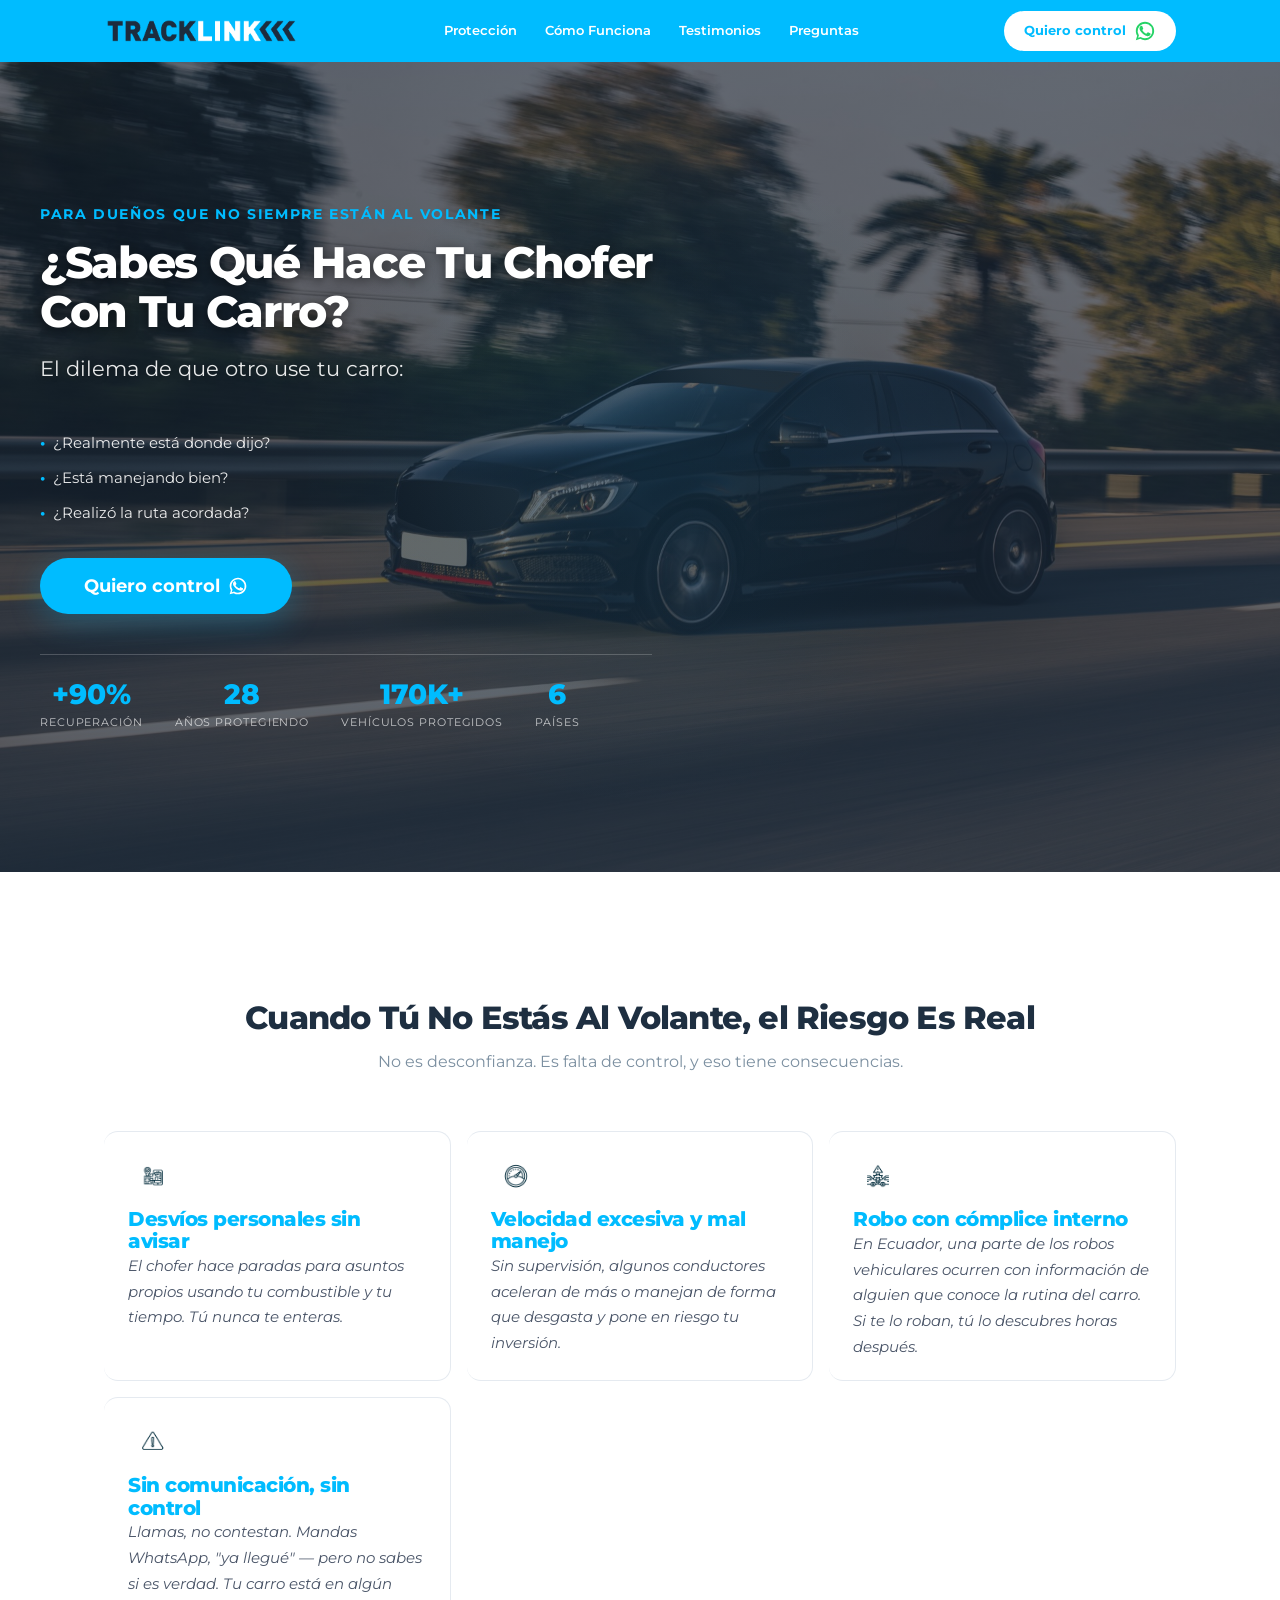
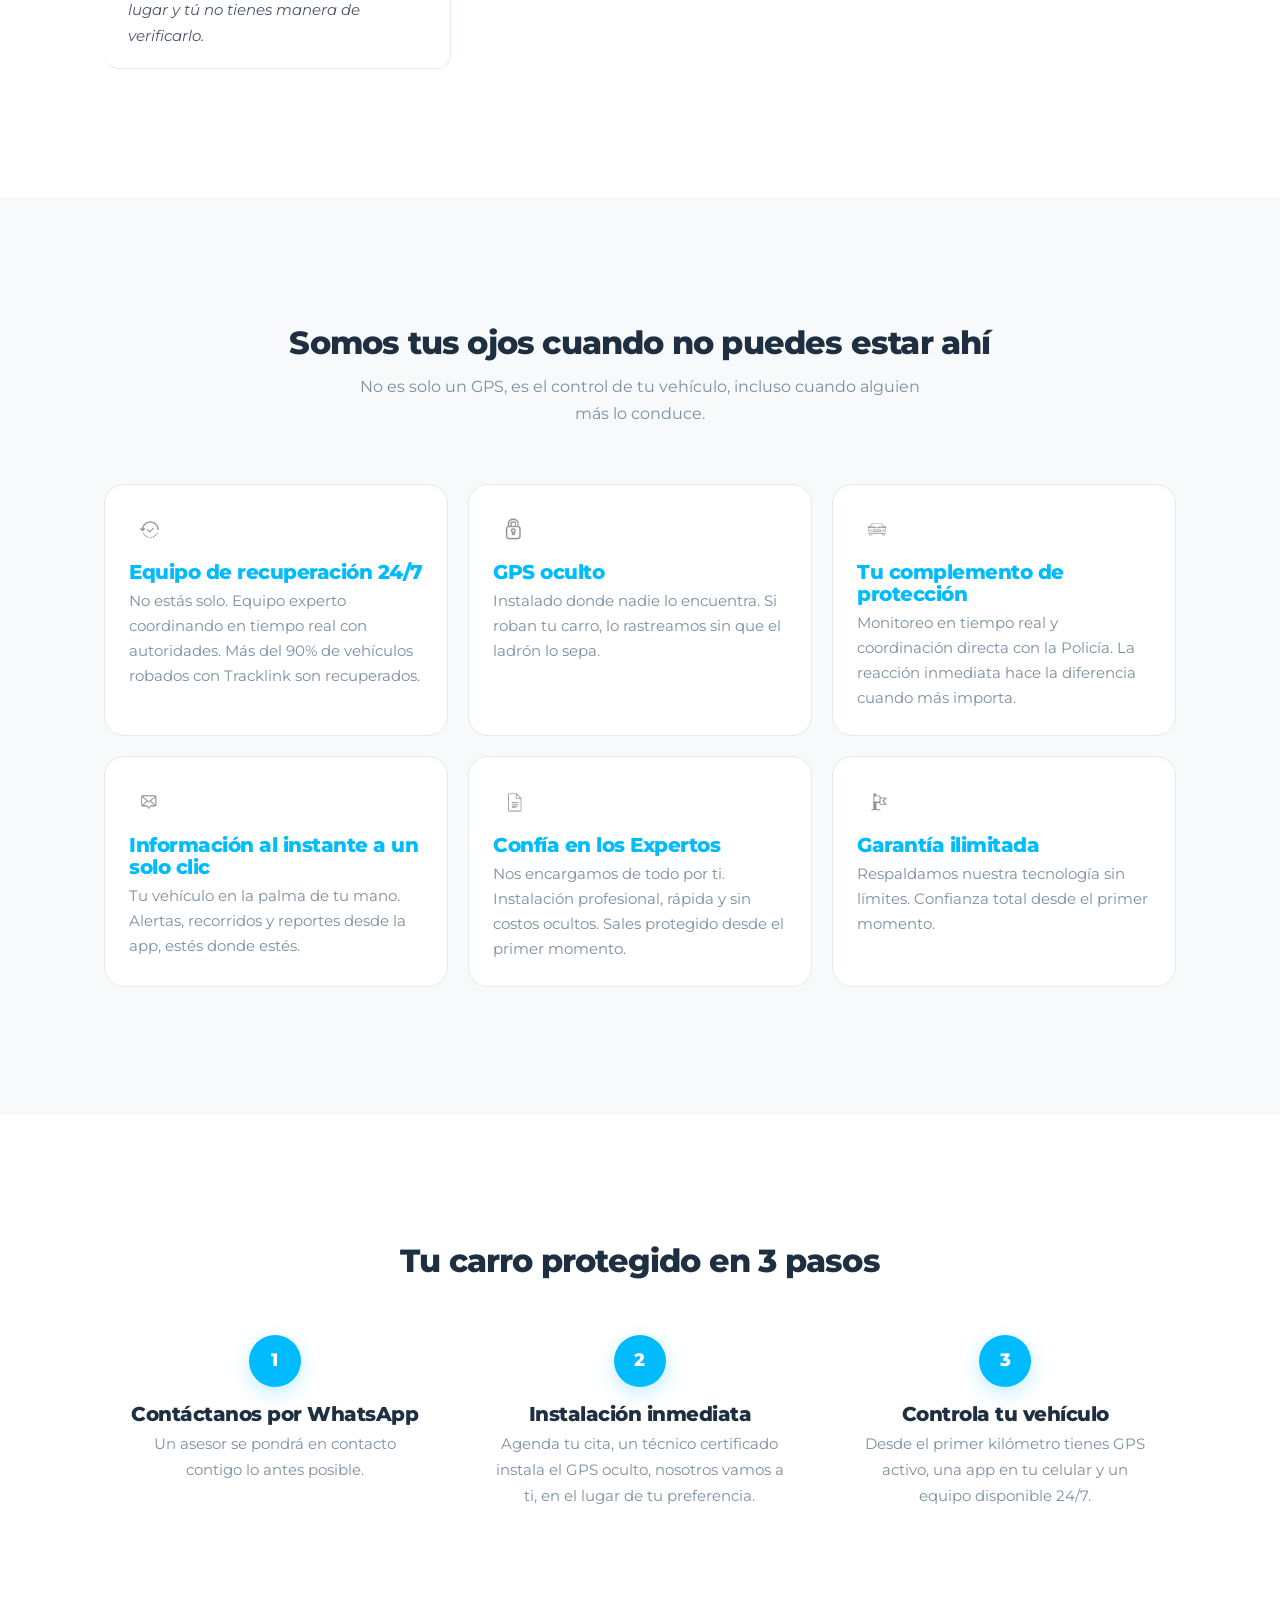
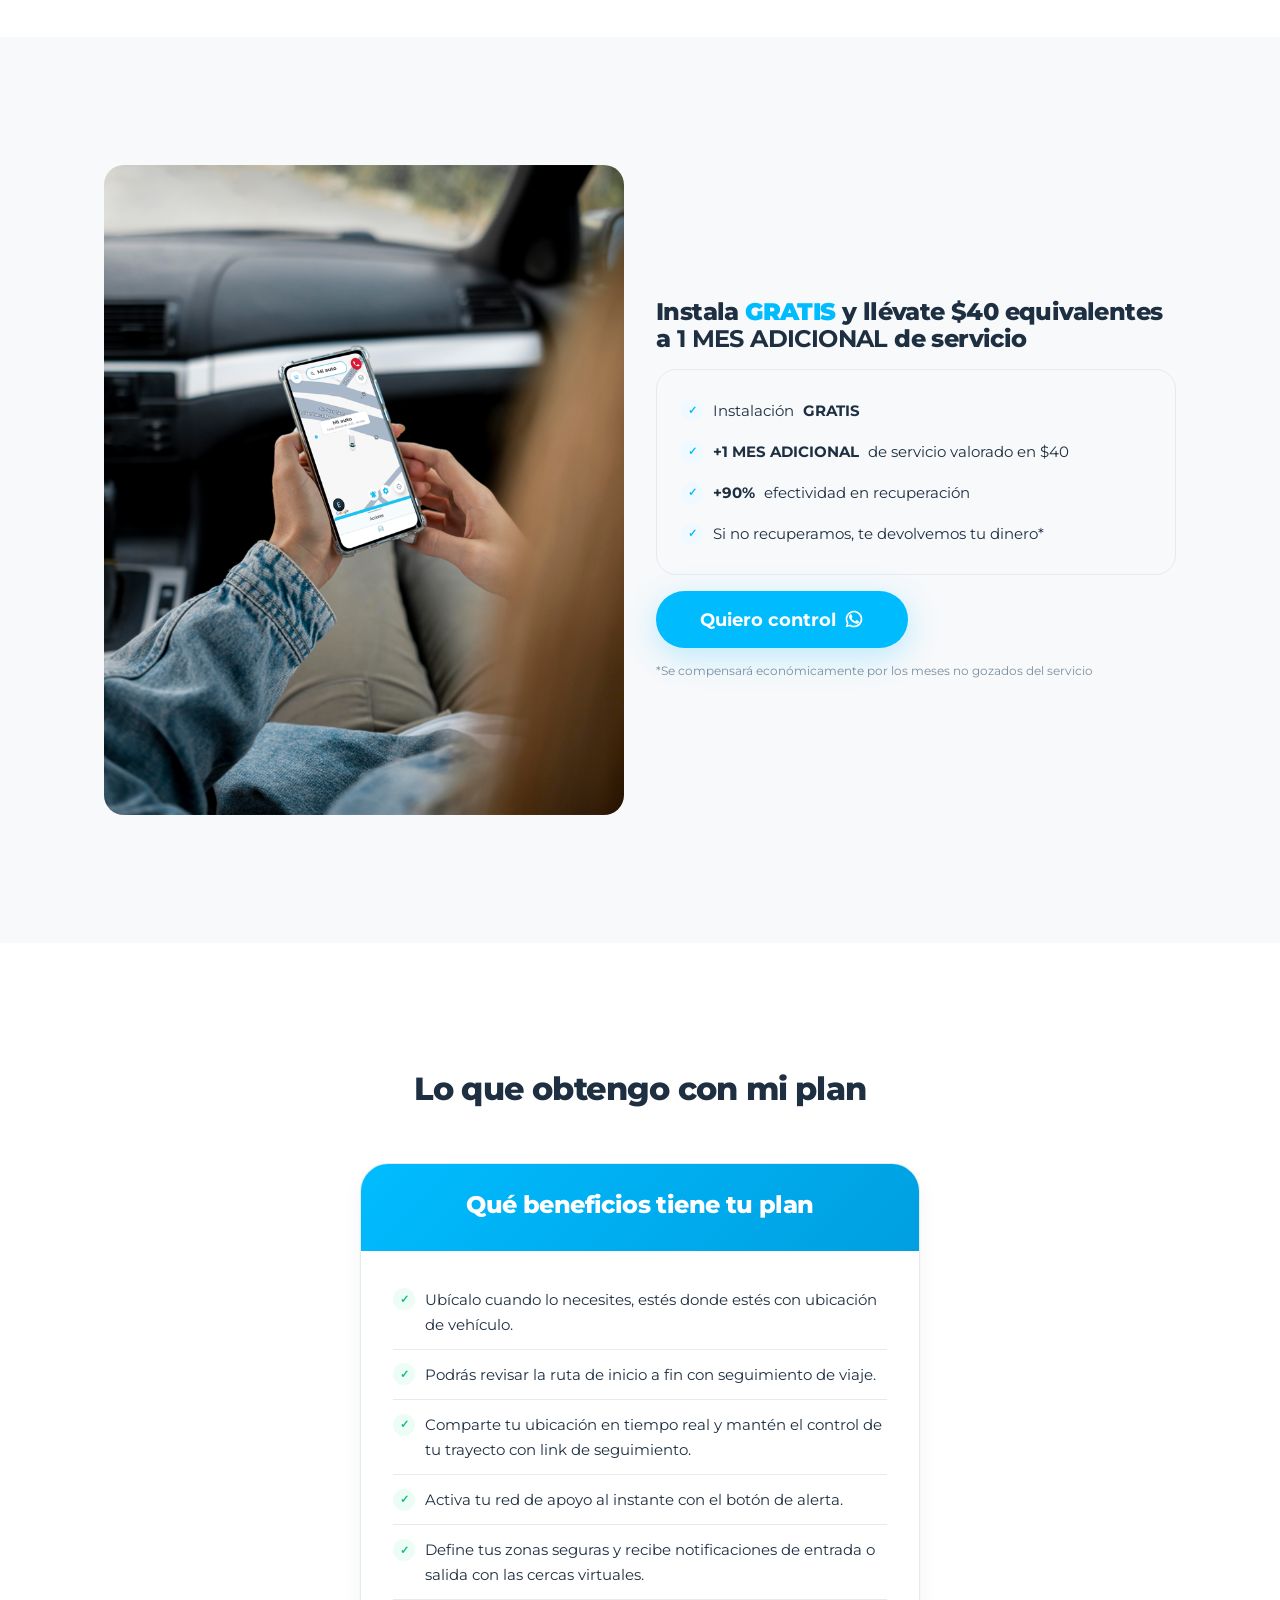
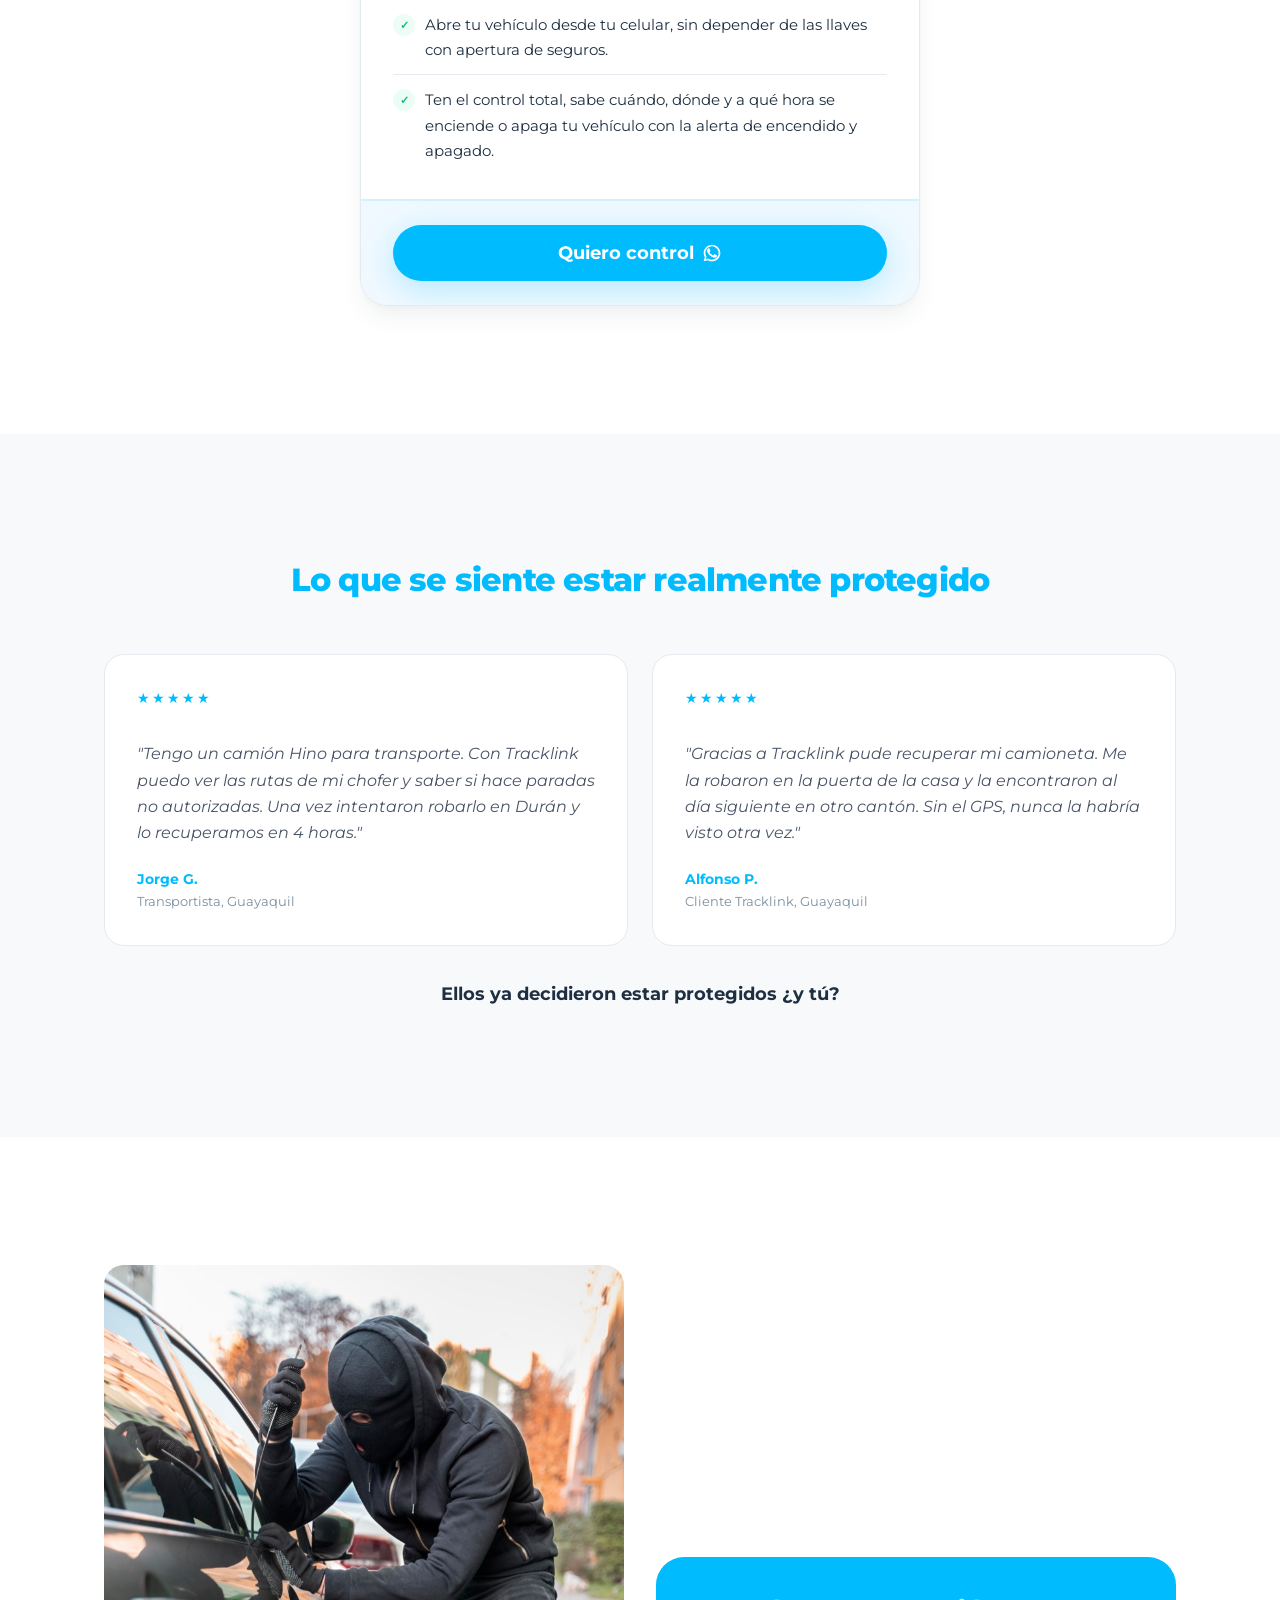
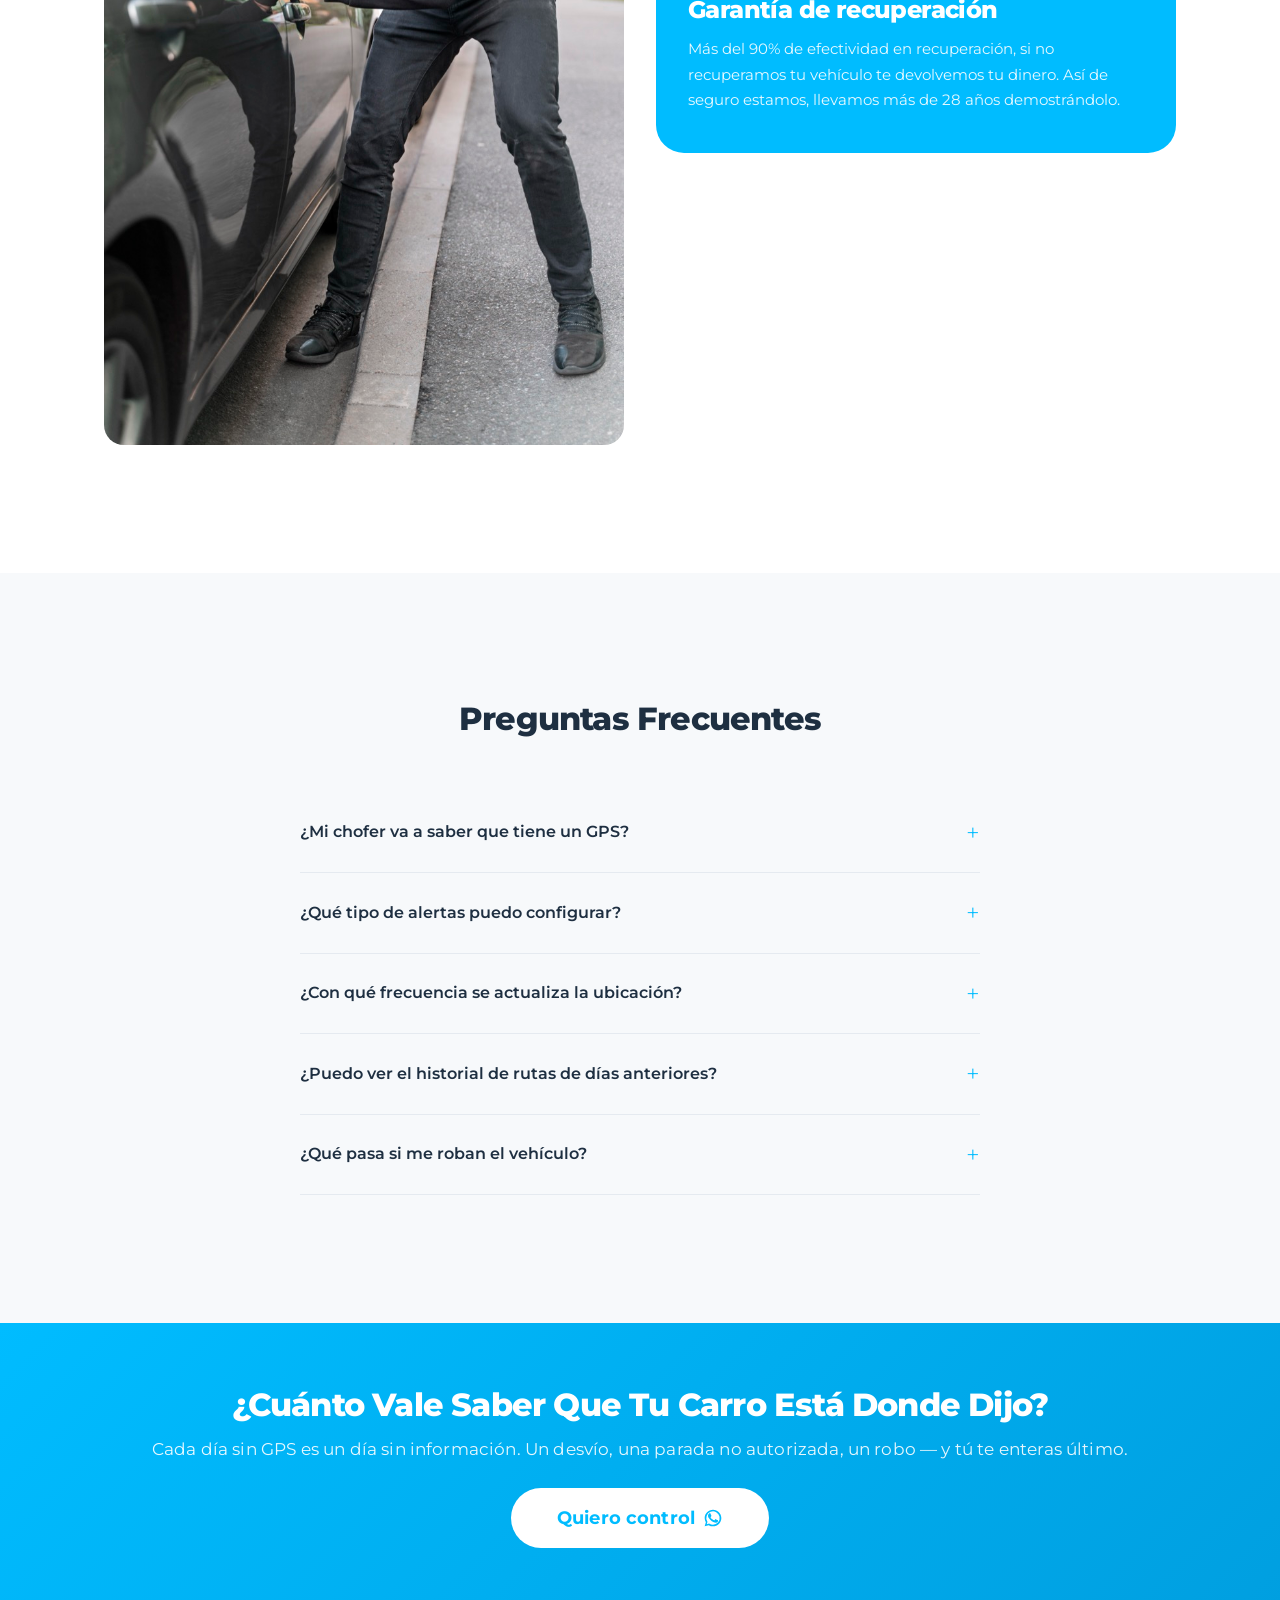
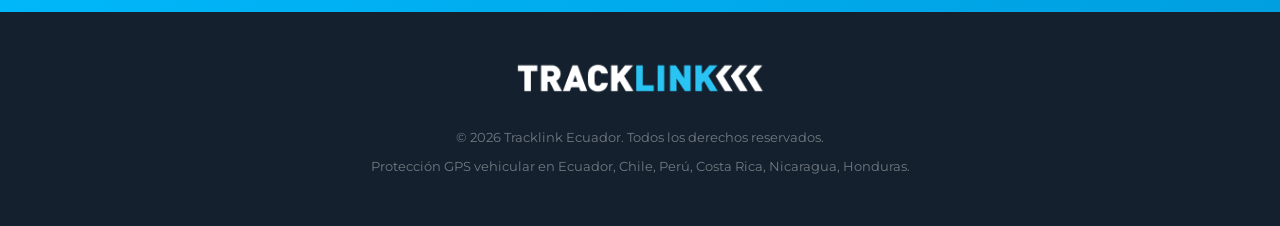
==== tu-manejas/index.html @ a303cdb1 "Magneto landings for review" ====
<!DOCTYPE html>
<html lang="es">
<head>
 <meta charset="UTF-8">
 <meta name="viewport" content="width=device-width, initial-scale=1.0">
 <link rel="icon" type="image/png" href="../shared/favicon.png">
 <meta name="landing-id" content="tu-manejas">
 <!-- Open Graph -->
 <meta property="og:type" content="website">
 <meta property="og:title" content="GPS Para Vehículos Compartidos | Tracklink">
 <meta property="og:description" content="Sabe dónde está tu vehículo cuando otro lo maneja. GPS oculto con alertas de zona, velocidad y uso no autorizado.">
 <meta property="og:url" content="https://tracklink.ec/magneto/tu-manejas/">
 <meta property="og:image" content="https://tracklink.ec/magneto/shared/og-image.jpg">
 <meta property="og:locale" content="es_EC">
 <title>Sabe Qué Hace Tu Chofer Con Tu Carro | Tracklink Ecuador</title>
 <meta name="description" content="¿Alguien más maneja tu vehículo? Monitorea rutas, velocidad y paradas en tiempo real. Instalación gratis.">
 <link rel="preconnect" href="https://fonts.googleapis.com">
 <link rel="preconnect" href="https://fonts.gstatic.com" crossorigin>
 <link href="https://fonts.googleapis.com/css2?family=Montserrat:wght@400;500;600;700;900&display=swap" rel="stylesheet">
 <link rel="stylesheet" href="../shared/landing-base.css">

 <!-- Meta Pixel -->
 <script>
 !function(f,b,e,v,n,t,s){if(f.fbq)return;n=f.fbq=function(){n.callMethod?
 n.callMethod.apply(n,arguments):n.queue.push(arguments)};if(!f._fbq)f._fbq=n;
 n.push=n;n.loaded=!0;n.version='2.0';n.queue=[];t=b.createElement(e);t.async=!0;
 t.src=v;s=b.getElementsByTagName(e)[0];s.parentNode.insertBefore(t,s)}(window,
 document,'script','https://connect.facebook.net/en_US/fbevents.js');
 fbq('init', '302317904357081');
 fbq('track', 'PageView');
 </script>
 <noscript><img height="1" width="1" style="display:none" src="https://www.facebook.com/tr?id=302317904357081&ev=PageView&noscript=1"/></noscript>

 <!-- GA4 -->
 <script async src="https://www.googletagmanager.com/gtag/js?id=G-NC45CQFT0C"></script>
 <script>
 window.dataLayer = window.dataLayer || [];
 function gtag(){dataLayer.push(arguments);}
 gtag('js', new Date());
 gtag('config', 'G-NC45CQFT0C');
 </script>
 <!-- Google Tag Manager -->
 <script>(function(w,d,s,l,i){w[l]=w[l]||[];w[l].push({'gtm.start':
 new Date().getTime(),event:'gtm.js'});var f=d.getElementsByTagName(s)[0],
 j=d.createElement(s),dl=l!='dataLayer'?'&l='+l:'';j.async=true;j.src=
 'https://www.googletagmanager.com/gtm.js?id='+i+dl;f.parentNode.insertBefore(j,f);
 })(window,document,'script','dataLayer','GTM-KN9HMBZ');</script>
 <!-- End Google Tag Manager -->
 <script src="https://api.patagon.ai/api/v1/tracking.js"></script>
 <style>
 .testimonial::before { display: none !important; }
 </style>
</head>
<body>

 <!-- 1. Sticky Nav — Cyan -->
 <nav class="nav-sticky nav-sticky--cyan">
 <div class="nav-sticky__inner">
 <a href="#hero" class="nav-sticky__logo">
 <img src="../shared/logo-header.png" alt="Tracklink" style="height:28px;width:auto">
 </a>
 <div class="nav-sticky__links">
 <a href="#solucion">Protección</a>
 <a href="#como-funciona">Cómo Funciona</a>
 <a href="#testimonios">Testimonios</a>
 <a href="#preguntas">Preguntas</a>
 </div>
 <a href="https://wa.me/593989746075?text=Hola%2C%20quiero%20control%20GPS%20para%20mi%20vehículo" class="btn nav-sticky__cta">Quiero control <svg class="btn--wa-icon" viewBox="0 0 24 24" fill="none" xmlns="http://www.w3.org/2000/svg"><path d="M17.472 14.382c-.297-.149-1.758-.867-2.03-.967-.273-.099-.471-.148-.67.15-.197.297-.767.966-.94 1.164-.173.199-.347.223-.644.075-.297-.15-1.255-.463-2.39-1.475-.883-.788-1.48-1.761-1.653-2.059-.173-.297-.018-.458.13-.606.134-.133.298-.347.446-.52.149-.174.198-.298.298-.497.099-.198.05-.371-.025-.52-.075-.149-.669-1.612-.916-2.207-.242-.579-.487-.5-.669-.51-.173-.008-.371-.01-.57-.01-.198 0-.52.074-.792.372-.272.297-1.04 1.016-1.04 2.479 0 1.462 1.065 2.875 1.213 3.074.149.198 2.096 3.2 5.077 4.487.709.306 1.262.489 1.694.625.712.227 1.36.195 1.871.118.571-.085 1.758-.719 2.006-1.413.248-.694.248-1.289.173-1.413-.074-.124-.272-.198-.57-.347z" fill="#25D366"/><path d="M12 2C6.477 2 2 6.477 2 12c0 1.89.525 3.66 1.438 5.168L2 22l4.832-1.438A9.955 9.955 0 0012 22c5.523 0 10-4.477 10-10S17.523 2 12 2zm0 18a8 8 0 01-4.29-1.24l-.307-.184-2.87.853.853-2.87-.184-.307A8 8 0 1112 20z" fill="#25D366"/></svg></a>
 </div>
 </nav>

 <!-- 2. Hero — text aligned left -->
 <section class="hero hero--overlay-dark hero--align-left" style="background-image:url(hero.jpg);" id="hero">
 <div class="hero__content">
 <p style="font-size:0.85rem;font-weight:700;letter-spacing:0.12em;text-transform:uppercase;color:var(--cyan);margin-bottom:0.75rem">Para dueños que no siempre están al volante</p>
 <h1 style="color:#fff;text-shadow:0 2px 12px rgba(0,0,0,0.5);margin-bottom:1rem">¿Sabes Qué Hace Tu Chofer<br>Con Tu Carro?</h1>
 <p class="hero__sub" style="color:rgba(255,255,255,0.9);text-shadow:0 1px 6px rgba(0,0,0,0.4)">El dilema de que otro use tu carro:</p>
 <ul class="hero__bullets">
 <li>¿Realmente está donde dijo?</li>
 <li>¿Está manejando bien?</li>
 <li>¿Realizó la ruta acordada?</li>
 </ul>
 <a href="https://wa.me/593989746075?text=Hola%2C%20quiero%20control%20GPS%20para%20mi%20vehículo" class="btn btn--primary btn--large">Quiero control <svg style="width:20px;height:20px;vertical-align:middle" viewBox="0 0 24 24" fill="none"><path d="M17.472 14.382c-.297-.149-1.758-.867-2.03-.967-.273-.099-.471-.148-.67.15-.197.297-.767.966-.94 1.164-.173.199-.347.223-.644.075-.297-.15-1.255-.463-2.39-1.475-.883-.788-1.48-1.761-1.653-2.059-.173-.297-.018-.458.13-.606.134-.133.298-.347.446-.52.149-.174.198-.298.298-.497.099-.198.05-.371-.025-.52-.075-.149-.669-1.612-.916-2.207-.242-.579-.487-.5-.669-.51-.173-.008-.371-.01-.57-.01-.198 0-.52.074-.792.372-.272.297-1.04 1.016-1.04 2.479 0 1.462 1.065 2.875 1.213 3.074.149.198 2.096 3.2 5.077 4.487.709.306 1.262.489 1.694.625.712.227 1.36.195 1.871.118.571-.085 1.758-.719 2.006-1.413.248-.694.248-1.289.173-1.413-.074-.124-.272-.198-.57-.347z" fill="#fff"/><path d="M12 2C6.477 2 2 6.477 2 12c0 1.89.525 3.66 1.438 5.168L2 22l4.832-1.438A9.955 9.955 0 0012 22c5.523 0 10-4.477 10-10S17.523 2 12 2zm0 18a8 8 0 01-4.29-1.24l-.307-.184-2.87.853.853-2.87-.184-.307A8 8 0 1112 20z" fill="#fff"/></svg></a>
 <div class="hero-stats">
 <div class="hero-stats__item">
 <span class="hero-stats__number">+90%</span>
 <span class="hero-stats__label">Recuperación</span>
 </div>
 <div class="hero-stats__item">
 <span class="hero-stats__number">28</span>
 <span class="hero-stats__label">Años protegiendo</span>
 </div>
 <div class="hero-stats__item">
 <span class="hero-stats__number">170K+</span>
 <span class="hero-stats__label">Vehículos protegidos</span>
 </div>
 <div class="hero-stats__item">
 <span class="hero-stats__number">6</span>
 <span class="hero-stats__label">Países</span>
 </div>
 </div>
 </div>
 </section>

 <!-- 3. Problem (PAS) -->
 <section class="section" id="problema">
 <div class="container">
 <h2 class="section__title text-center">Cuando Tú No Estás Al Volante, el Riesgo Es Real</h2>
 <p class="section__subtitle text-center">No es desconfianza. Es falta de control, y eso tiene consecuencias.</p>
 <div class="problem-cards">
 <div class="problem-card problem-card--v2">
 <div class="problem-card__icon"><img src="../shared/icons/ICONOS_09.png" alt="Desvíos" width="48" height="48"></div>
 <h4>Desvíos personales sin avisar</h4>
 <p>El chofer hace paradas para asuntos propios usando tu combustible y tu tiempo. Tú nunca te enteras.</p>
 </div>
 <div class="problem-card problem-card--v2">
 <div class="problem-card__icon"><img src="../shared/icons/ICONOS_05.png" alt="Velocidad" width="48" height="48"></div>
 <h4>Velocidad excesiva y mal manejo</h4>
 <p>Sin supervisión, algunos conductores aceleran de más o manejan de forma que desgasta y pone en riesgo tu inversión.</p>
 </div>
 <div class="problem-card problem-card--v2">
 <div class="problem-card__icon"><img src="../shared/icons/ICONOS_33.png" alt="Robo" width="48" height="48"></div>
 <h4>Robo con cómplice interno</h4>
 <p>En Ecuador, una parte de los robos vehiculares ocurren con información de alguien que conoce la rutina del carro. Si te lo roban, tú lo descubres horas después.</p>
 </div>
 <div class="problem-card problem-card--v2">
 <div class="problem-card__icon"><img src="../shared/icons/ICONOS_19.png" alt="Sin control" width="48" height="48"></div>
 <h4>Sin comunicación, sin control</h4>
 <p>Llamas, no contestan. Mandas WhatsApp, "ya llegué" — pero no sabes si es verdad. Tu carro está en algún lugar y tú no tienes manera de verificarlo.</p>
 </div>
 </div>
 </div>
 </section>

 <!-- 4. Solution — 6 feature cards v2 -->
 <section class="section section--light" id="solucion">
 <div class="container">
 <h2 class="section__title text-center">Somos tus ojos cuando no puedes estar ahí</h2>
 <p class="section__subtitle text-center">No es solo un GPS, es el control de tu vehículo, incluso cuando alguien más lo conduce.</p>
 <div class="features--v2">
 <div class="feature-v2">
 <div class="feature-v2__icon"><img src="../shared/icons/ICONOS_27.png" alt="Recuperación" width="40" height="40"></div>
 <h4>Equipo de recuperación 24/7</h4>
 <p>No estás solo. Equipo experto coordinando en tiempo real con autoridades. Más del 90% de vehículos robados con Tracklink son recuperados.</p>
 </div>
 <div class="feature-v2">
 <div class="feature-v2__icon"><img src="../shared/icons/ICONOS_07.png" alt="GPS oculto" width="40" height="40"></div>
 <h4>GPS oculto</h4>
 <p>Instalado donde nadie lo encuentra. Si roban tu carro, lo rastreamos sin que el ladrón lo sepa.</p>
 </div>
 <div class="feature-v2">
 <div class="feature-v2__icon"><img src="../shared/icons/ICONOS_03.png" alt="Protección" width="40" height="40"></div>
 <h4>Tu complemento de protección</h4>
 <p>Monitoreo en tiempo real y coordinación directa con la Policía. La reacción inmediata hace la diferencia cuando más importa.</p>
 </div>
 <div class="feature-v2">
 <div class="feature-v2__icon"><img src="../shared/icons/ICONOS_32.png" alt="Alertas" width="40" height="40"></div>
 <h4>Información al instante a un solo clic</h4>
 <p>Tu vehículo en la palma de tu mano. Alertas, recorridos y reportes desde la app, estés donde estés.</p>
 </div>
 <div class="feature-v2">
 <div class="feature-v2__icon"><img src="../shared/icons/ICONOS_25.png" alt="Expertos" width="40" height="40"></div>
 <h4>Confía en los Expertos</h4>
 <p>Nos encargamos de todo por ti. Instalación profesional, rápida y sin costos ocultos. Sales protegido desde el primer momento.</p>
 </div>
 <div class="feature-v2">
 <div class="feature-v2__icon"><img src="../shared/icons/ICONOS_17.png" alt="Garantía" width="40" height="40"></div>
 <h4>Garantía ilimitada</h4>
 <p>Respaldamos nuestra tecnología sin límites. Confianza total desde el primer momento.</p>
 </div>
 </div>
 </div>
 </section>

 <!-- 5. How It Works -->
 <section class="section" id="como-funciona">
 <div class="container">
 <h2 class="section__title text-center">Tu carro protegido en 3 pasos</h2>
 <div class="steps">
 <div class="step">
 <div class="step__number">1</div>
 <h4>Contáctanos por WhatsApp</h4>
 <p>Un asesor se pondrá en contacto contigo lo antes posible.</p>
 </div>
 <div class="step">
 <div class="step__number">2</div>
 <h4>Instalación inmediata</h4>
 <p>Agenda tu cita, un técnico certificado instala el GPS oculto, nosotros vamos a ti, en el lugar de tu preferencia.</p>
 </div>
 <div class="step">
 <div class="step__number">3</div>
 <h4>Controla tu vehículo</h4>
 <p>Desde el primer kilómetro tienes GPS activo, una app en tu celular y un equipo disponible 24/7.</p>
 </div>
 </div>
 </div>
 </section>

 <!-- 6. Offer Section (NEW) -->
 <section class="section section--light" id="oferta-gratis">
 <div class="container">
 <div class="offer-section">
 <div class="offer-section__image">
 <img src="offer-app.png" alt="App Tracklink en celular">
 </div>
 <div class="offer-section__content">
 <h3>Instala <span class="text-cyan">GRATIS</span> y llévate $40 equivalentes a <strong>1 MES ADICIONAL</strong> de servicio</h3>
 <ul class="offer-section__checklist">
 <li>Instalación <strong>GRATIS</strong></li>
 <li><strong>+1 MES ADICIONAL</strong> de servicio valorado en $40</li>
 <li><strong>+90%</strong> efectividad en recuperación</li>
 <li>Si no recuperamos, te devolvemos tu dinero*</li>
 </ul>
 <a href="https://wa.me/593989746075?text=Hola%2C%20quiero%20control%20GPS%20para%20mi%20vehículo" class="btn btn--primary btn--large">Quiero control <svg style="width:20px;height:20px;vertical-align:middle" viewBox="0 0 24 24" fill="none"><path d="M17.472 14.382c-.297-.149-1.758-.867-2.03-.967-.273-.099-.471-.148-.67.15-.197.297-.767.966-.94 1.164-.173.199-.347.223-.644.075-.297-.15-1.255-.463-2.39-1.475-.883-.788-1.48-1.761-1.653-2.059-.173-.297-.018-.458.13-.606.134-.133.298-.347.446-.52.149-.174.198-.298.298-.497.099-.198.05-.371-.025-.52-.075-.149-.669-1.612-.916-2.207-.242-.579-.487-.5-.669-.51-.173-.008-.371-.01-.57-.01-.198 0-.52.074-.792.372-.272.297-1.04 1.016-1.04 2.479 0 1.462 1.065 2.875 1.213 3.074.149.198 2.096 3.2 5.077 4.487.709.306 1.262.489 1.694.625.712.227 1.36.195 1.871.118.571-.085 1.758-.719 2.006-1.413.248-.694.248-1.289.173-1.413-.074-.124-.272-.198-.57-.347z" fill="#fff"/><path d="M12 2C6.477 2 2 6.477 2 12c0 1.89.525 3.66 1.438 5.168L2 22l4.832-1.438A9.955 9.955 0 0012 22c5.523 0 10-4.477 10-10S17.523 2 12 2zm0 18a8 8 0 01-4.29-1.24l-.307-.184-2.87.853.853-2.87-.184-.307A8 8 0 1112 20z" fill="#fff"/></svg></a>
 <p class="offer-section__disclaimer">*Se compensará económicamente por los meses no gozados del servicio</p>
 </div>
 </div>
 </div>
 </section>

 <!-- 7. Value Stack — Benefits list -->
 <section class="section" id="beneficios">
 <div class="container">
 <h2 class="section__title text-center">Lo que obtengo con mi plan</h2>
 <div class="value-stack">
 <div class="value-stack__header">
 <h3>Qué beneficios tiene tu plan</h3>
 </div>
 <div class="value-stack__body">
 <ul class="value-stack__benefits">
 <li>Ubícalo cuando lo necesites, estés donde estés con ubicación de vehículo.</li>
 <li>Podrás revisar la ruta de inicio a fin con seguimiento de viaje.</li>
 <li>Comparte tu ubicación en tiempo real y mantén el control de tu trayecto con link de seguimiento.</li>
 <li>Activa tu red de apoyo al instante con el botón de alerta.</li>
 <li>Define tus zonas seguras y recibe notificaciones de entrada o salida con las cercas virtuales.</li>
 <li>Abre tu vehículo desde tu celular, sin depender de las llaves con apertura de seguros.</li>
 <li>Ten el control total, sabe cuándo, dónde y a qué hora se enciende o apaga tu vehículo con la alerta de encendido y apagado.</li>
 </ul>
 </div>
 <div class="value-stack__cta">
 <a href="https://wa.me/593989746075?text=Hola%2C%20quiero%20control%20GPS%20para%20mi%20vehículo" class="btn btn--primary btn--lg btn--full">Quiero control <svg style="width:20px;height:20px;vertical-align:middle" viewBox="0 0 24 24" fill="none"><path d="M17.472 14.382c-.297-.149-1.758-.867-2.03-.967-.273-.099-.471-.148-.67.15-.197.297-.767.966-.94 1.164-.173.199-.347.223-.644.075-.297-.15-1.255-.463-2.39-1.475-.883-.788-1.48-1.761-1.653-2.059-.173-.297-.018-.458.13-.606.134-.133.298-.347.446-.52.149-.174.198-.298.298-.497.099-.198.05-.371-.025-.52-.075-.149-.669-1.612-.916-2.207-.242-.579-.487-.5-.669-.51-.173-.008-.371-.01-.57-.01-.198 0-.52.074-.792.372-.272.297-1.04 1.016-1.04 2.479 0 1.462 1.065 2.875 1.213 3.074.149.198 2.096 3.2 5.077 4.487.709.306 1.262.489 1.694.625.712.227 1.36.195 1.871.118.571-.085 1.758-.719 2.006-1.413.248-.694.248-1.289.173-1.413-.074-.124-.272-.198-.57-.347z" fill="#fff"/><path d="M12 2C6.477 2 2 6.477 2 12c0 1.89.525 3.66 1.438 5.168L2 22l4.832-1.438A9.955 9.955 0 0012 22c5.523 0 10-4.477 10-10S17.523 2 12 2zm0 18a8 8 0 01-4.29-1.24l-.307-.184-2.87.853.853-2.87-.184-.307A8 8 0 1112 20z" fill="#fff"/></svg></a>
 </div>
 </div>
 </div>
 </section>

 <!-- 8. Testimonials -->
 <section class="section section--light" id="testimonios">
 <div class="container">
 <h2 class="section__title section__title--cyan text-center">Lo que se siente estar realmente protegido</h2>
 <div class="testimonials">
 <div class="testimonial testimonial--v2">
 <div class="testimonial__stars">&#9733;&#9733;&#9733;&#9733;&#9733;</div>
 <p class="testimonial__text">"Tengo un camión Hino para transporte. Con Tracklink puedo ver las rutas de mi chofer y saber si hace paradas no autorizadas. Una vez intentaron robarlo en Durán y lo recuperamos en 4 horas."</p>
 <p class="testimonial__author">Jorge G.</p>
 <p class="testimonial__meta">Transportista, Guayaquil</p>
 </div>
 <div class="testimonial testimonial--v2">
 <div class="testimonial__stars">&#9733;&#9733;&#9733;&#9733;&#9733;</div>
 <p class="testimonial__text">"Gracias a Tracklink pude recuperar mi camioneta. Me la robaron en la puerta de la casa y la encontraron al día siguiente en otro cantón. Sin el GPS, nunca la habría visto otra vez."</p>
 <p class="testimonial__author">Alfonso P.</p>
 <p class="testimonial__meta">Cliente Tracklink, Guayaquil</p>
 </div>
 </div>
 <p class="testimonials__closing">Ellos ya decidieron estar protegidos ¿y tú?</p>
 </div>
 </section>

 <!-- 9. Guarantee v2 -->
 <section class="section" id="garantia">
 <div class="container">
 <div class="guarantee-v2">
 <div class="guarantee-v2__image">
 <img src="guarantee.jpg" alt="Robo vehicular">
 </div>
 <div class="guarantee-v2__content">
 <h3>Garantía de recuperación</h3>
 <p>Más del 90% de efectividad en recuperación, si no recuperamos tu vehículo te devolvemos tu dinero. Así de seguro estamos, llevamos más de 28 años demostrándolo.</p>
 </div>
 </div>
 </div>
 </section>

 <!-- 10. FAQ -->
 <section class="section section--light" id="preguntas">
 <div class="container">
 <h2 class="section__title text-center">Preguntas Frecuentes</h2>
 <div class="faq">
 <details class="faq-item">
 <summary>¿Mi chofer va a saber que tiene un GPS?</summary>
 <p>La instalación es completamente oculta. El dispositivo se coloca en un lugar no visible del vehículo. Tu conductor no sabrá que está siendo monitoreado — a menos que tú se lo digas.</p>
 </details>
 <details class="faq-item">
 <summary>¿Qué tipo de alertas puedo configurar?</summary>
 <p>Puedes configurar alertas por velocidad excesiva, salida de zona autorizada (geocercas), encendido fuera de horario, paradas prolongadas y movimiento en horarios no permitidos. Todo desde la app.</p>
 </details>
 <details class="faq-item">
 <summary>¿Con qué frecuencia se actualiza la ubicación?</summary>
 <p>En tiempo real. El dispositivo reporta la posición cada pocos segundos mientras el vehículo está en movimiento, para que siempre tengas información actualizada.</p>
 </details>
 <details class="faq-item">
 <summary>¿Puedo ver el historial de rutas de días anteriores?</summary>
 <p>Sí. Puedes revisar el historial completo de recorridos: a dónde fue, a qué hora salió, cuánto tiempo estuvo en cada parada. Todo queda registrado.</p>
 </details>
 <details class="faq-item">
 <summary>¿Qué pasa si me roban el vehículo?</summary>
 <p>Nos llamas inmediatamente. Activamos el rastreo intensivo y coordinamos directamente con las autoridades para la recuperación. Nuestra tasa de recuperación es del +90%. También puedes bloquear el motor de forma remota desde la app.</p>
 </details>
 </div>
 </div>
 </section>

 <!-- 11. Urgency CTA -->
 <section class="section urgency-bar" id="urgencia">
 <div class="container" style="text-align:center">
 <h2 class="text-white">¿Cuánto Vale Saber Que Tu Carro Está Donde Dijo?</h2>
 <p style="color:rgba(255,255,255,0.9);margin:0.75rem 0 1.5rem">Cada día sin GPS es un día sin información. Un desvío, una parada no autorizada, un robo — y tú te enteras último.</p>
 <a href="https://wa.me/593989746075?text=Hola%2C%20quiero%20control%20GPS%20para%20mi%20vehículo" class="btn btn--wa btn--large">Quiero control <svg style="width:20px;height:20px;vertical-align:middle" viewBox="0 0 24 24" fill="none"><path d="M17.472 14.382c-.297-.149-1.758-.867-2.03-.967-.273-.099-.471-.148-.67.15-.197.297-.767.966-.94 1.164-.173.199-.347.223-.644.075-.297-.15-1.255-.463-2.39-1.475-.883-.788-1.48-1.761-1.653-2.059-.173-.297-.018-.458.13-.606.134-.133.298-.347.446-.52.149-.174.198-.298.298-.497.099-.198.05-.371-.025-.52-.075-.149-.669-1.612-.916-2.207-.242-.579-.487-.5-.669-.51-.173-.008-.371-.01-.57-.01-.198 0-.52.074-.792.372-.272.297-1.04 1.016-1.04 2.479 0 1.462 1.065 2.875 1.213 3.074.149.198 2.096 3.2 5.077 4.487.709.306 1.262.489 1.694.625.712.227 1.36.195 1.871.118.571-.085 1.758-.719 2.006-1.413.248-.694.248-1.289.173-1.413-.074-.124-.272-.198-.57-.347z" fill="#00bcff"/><path d="M12 2C6.477 2 2 6.477 2 12c0 1.89.525 3.66 1.438 5.168L2 22l4.832-1.438A9.955 9.955 0 0012 22c5.523 0 10-4.477 10-10S17.523 2 12 2zm0 18a8 8 0 01-4.29-1.24l-.307-.184-2.87.853.853-2.87-.184-.307A8 8 0 1112 20z" fill="#00bcff"/></svg></a>
 </div>
 </section>

 <!-- 12. Sticky Mobile CTA -->
 <div class="sticky-cta">
 <a href="https://wa.me/593989746075?text=Hola%2C%20quiero%20control%20GPS%20para%20mi%20vehículo" class="btn btn--primary btn--full">Quiero control <svg style="width:18px;height:18px;vertical-align:middle" viewBox="0 0 24 24" fill="none"><path d="M17.472 14.382c-.297-.149-1.758-.867-2.03-.967-.273-.099-.471-.148-.67.15-.197.297-.767.966-.94 1.164-.173.199-.347.223-.644.075-.297-.15-1.255-.463-2.39-1.475-.883-.788-1.48-1.761-1.653-2.059-.173-.297-.018-.458.13-.606.134-.133.298-.347.446-.52.149-.174.198-.298.298-.497.099-.198.05-.371-.025-.52-.075-.149-.669-1.612-.916-2.207-.242-.579-.487-.5-.669-.51-.173-.008-.371-.01-.57-.01-.198 0-.52.074-.792.372-.272.297-1.04 1.016-1.04 2.479 0 1.462 1.065 2.875 1.213 3.074.149.198 2.096 3.2 5.077 4.487.709.306 1.262.489 1.694.625.712.227 1.36.195 1.871.118.571-.085 1.758-.719 2.006-1.413.248-.694.248-1.289.173-1.413-.074-.124-.272-.198-.57-.347z" fill="#fff"/><path d="M12 2C6.477 2 2 6.477 2 12c0 1.89.525 3.66 1.438 5.168L2 22l4.832-1.438A9.955 9.955 0 0012 22c5.523 0 10-4.477 10-10S17.523 2 12 2zm0 18a8 8 0 01-4.29-1.24l-.307-.184-2.87.853.853-2.87-.184-.307A8 8 0 1112 20z" fill="#fff"/></svg></a>
 </div>

 <!-- 13. Footer -->
 <footer class="landing-footer">
 <a href="#hero"><img src="../shared/logo-footer.png" alt="Tracklink" class="footer__logo" style="height:36px;filter:none;opacity:1"></a>
 <p>&copy; 2026 Tracklink Ecuador. Todos los derechos reservados.</p>
 <p>Protección GPS vehicular en Ecuador, Chile, Perú, Costa Rica, Nicaragua, Honduras.</p>
 </footer>

 <script src="../shared/tracking.js"></script>
 <script src="../shared/whatsapp-enhancer.js"></script>
</body>
</html>
---- shared/landing-base.css ----
/**
 * Magneto Landing Pages — Premium Shared Styles
 * Based on Tracklink Design System + SaaS inspiration (Nudge, Dayos, Superpower, Exactly.ai)
 * Mobile-first, optimized for Meta Ads traffic (85%+ mobile)
 */

/* ===== RESET & BASE ===== */
*, *::before, *::after { box-sizing: border-box; margin: 0; padding: 0; }

html {
  font-size: 16px;
  scroll-behavior: smooth;
  -webkit-text-size-adjust: 100%;
}

body {
  font-family: 'Montserrat', -apple-system, BlinkMacSystemFont, 'Segoe UI', sans-serif;
  color: #1e2f41;
  background: #ffffff;
  line-height: 1.65;
  -webkit-font-smoothing: antialiased;
  -moz-osx-font-smoothing: grayscale;
}

img { max-width: 100%; height: auto; display: block; }
a { color: inherit; text-decoration: none; }

/* ===== DESIGN TOKENS ===== */
:root {
  /* Brand */
  --cyan: #00bcff;
  --cyan-hover: #009fe0;
  --cyan-light: #aedef8;
  --cyan-bg: #f0f9ff;
  --cyan-glow: rgba(0, 188, 255, 0.15);
  --navy: #1e2f41;
  --navy-light: #2d4459;
  --navy-deep: #14202e;
  --gray: #7b8fa0;
  --gray-light: #e5eaf0;
  --gray-bg: #f7f9fb;
  --white: #ffffff;
  --success: #10b981;
  --success-bg: #ecfdf5;
  --warning: #f59e0b;
  --error: #ef4444;

  /* Typography */
  --font-heading: 'Montserrat', sans-serif;
  --font-body: 'Montserrat', sans-serif;

  /* Shadows — layered for depth */
  --shadow-xs: 0 1px 2px rgba(30, 47, 65, 0.04);
  --shadow-sm: 0 1px 3px rgba(30, 47, 65, 0.06), 0 1px 2px rgba(30, 47, 65, 0.04);
  --shadow-md: 0 4px 8px -2px rgba(30, 47, 65, 0.06), 0 2px 4px -2px rgba(30, 47, 65, 0.04);
  --shadow-lg: 0 12px 24px -4px rgba(30, 47, 65, 0.08), 0 4px 8px -4px rgba(30, 47, 65, 0.03);
  --shadow-xl: 0 24px 48px -8px rgba(30, 47, 65, 0.1), 0 8px 16px -4px rgba(30, 47, 65, 0.04);
  --shadow-cyan: 0 8px 32px rgba(0, 188, 255, 0.25);

  /* Radii — pill-first */
  --radius-sm: 10px;
  --radius-md: 14px;
  --radius-lg: 20px;
  --radius-xl: 28px;
  --radius-pill: 9999px;

  /* Layout */
  --max-width: 1120px;
  --section-padding: 2.5rem 1.25rem;
  --section-gap: 1.5rem;

  /* Transitions */
  --ease-out: cubic-bezier(0.16, 1, 0.3, 1);
  --ease-spring: cubic-bezier(0.34, 1.56, 0.64, 1);
  --duration: 0.3s;
}

/* ===== TYPOGRAPHY ===== */
h1, h2, h3, h4 {
  font-family: var(--font-heading);
  font-weight: 800;
  line-height: 1.12;
  color: var(--navy);
  letter-spacing: -0.025em;
}

h1 { font-size: clamp(1.75rem, 5vw, 2.75rem); }
h2 { font-size: clamp(1.4rem, 3.5vw, 2rem); margin-bottom: 1rem; }
h3 { font-size: clamp(1.15rem, 2.5vw, 1.5rem); }
h4 { font-size: clamp(1rem, 2vw, 1.25rem); }

p {
  font-size: 1.05rem;
  color: var(--gray);
  line-height: 1.7;
}

.section-eyebrow {
  display: inline-block;
  font-size: 0.75rem;
  font-weight: 700;
  text-transform: uppercase;
  letter-spacing: 0.1em;
  color: var(--cyan);
  margin-bottom: 0.75rem;
}

.text-cyan { color: var(--cyan); }
.text-white { color: var(--white); }
.text-center { text-align: center; }
.text-small { font-size: 0.875rem; color: var(--gray); }

.section-subtitle {
  font-size: 1.1rem;
  color: var(--gray);
  max-width: 560px;
  margin: 0 auto 2.5rem;
  text-align: center;
}

/* ===== LAYOUT ===== */
.container {
  max-width: var(--max-width);
  margin: 0 auto;
  padding: 0 1.5rem;
}

.section {
  padding: var(--section-padding);
}

.section--dark {
  background: var(--navy);
  color: var(--white);
}
.section--dark h2, .section--dark h3, .section--dark h4 { color: var(--white); }
.section--dark p { color: rgba(255, 255, 255, 0.7); }
.section--dark .section-eyebrow { color: var(--cyan-light); }

.section--light {
  background: var(--gray-bg);
}

.section--cyan {
  background: var(--cyan-bg);
}

/* ===== HERO ===== */
.hero {
  min-height: 100svh;
  display: flex;
  flex-direction: column;
  justify-content: center;
  align-items: center;
  text-align: center;
  padding: 3rem 1.5rem;
  position: relative;
  overflow: hidden;
  background: linear-gradient(180deg, var(--white) 0%, var(--gray-bg) 100%);
}

.hero--overlay {
  background-size: cover;
  background-position: center;
  background-repeat: no-repeat;
}

.hero--overlay::before {
  content: '';
  position: absolute;
  inset: 0;
  background: linear-gradient(
    180deg,
    rgba(255, 255, 255, 0.62) 0%,
    rgba(247, 249, 251, 0.70) 100%
  );
  z-index: 1;
}

/* Dark overlay for dark-themed heroes with background images */
.hero--overlay-dark {
  background-size: cover;
  background-position: center;
  background-repeat: no-repeat;
}

.hero--overlay-dark::before {
  content: '';
  position: absolute;
  inset: 0;
  background: linear-gradient(
    180deg,
    rgba(20, 32, 46, 0.60) 0%,
    rgba(30, 47, 65, 0.72) 100%
  );
  z-index: 1;
}

/* Dark overlay text — white text for readability over photo */

/* Subtle radial glow behind hero content */
.hero::after {
  content: '';
  position: absolute;
  width: 700px;
  height: 700px;
  border-radius: 50%;
  background: radial-gradient(circle, rgba(0, 188, 255, 0.06) 0%, transparent 70%);
  top: 50%;
  left: 50%;
  transform: translate(-50%, -50%);
  z-index: 1;
  pointer-events: none;
}

.hero__content {
  position: relative;
  z-index: 2;
  max-width: 680px;
}

.hero h1 {
  color: var(--navy);
  margin-bottom: 1.25rem;
  letter-spacing: -0.03em;
}

.hero__subtitle {
  font-size: clamp(1.05rem, 3vw, 1.3rem);
  color: var(--gray);
  margin-bottom: 2.5rem;
  font-weight: 400;
  line-height: 1.6;
}

.hero__proof {
  display: flex;
  flex-wrap: wrap;
  gap: 2rem;
  justify-content: center;
  margin-top: 3rem;
  padding-top: 2rem;
  border-top: 1px solid var(--gray-light);
}

.hero__proof-item {
  text-align: center;
  color: var(--navy);
}

.hero__proof-number {
  font-size: 2rem;
  font-weight: 800;
  color: var(--cyan);
  display: block;
  line-height: 1.1;
}

.hero__proof-label {
  font-size: 0.75rem;
  text-transform: uppercase;
  letter-spacing: 0.08em;
  color: var(--gray);
  margin-top: 0.25rem;
}

/* ===== TRUST BAR ===== */
.trust-bar {
  display: flex;
  justify-content: center;
  gap: 2rem;
  flex-wrap: wrap;
  padding: 1rem 1.5rem;
  background: var(--white);
  border-bottom: 1px solid var(--gray-light);
  font-size: 0.8rem;
  font-weight: 500;
  color: var(--gray);
}

.trust-bar span {
  display: inline-flex;
  align-items: center;
  gap: 0.35rem;
}

.trust-bar span::before {
  content: '';
  display: inline-block;
  width: 18px;
  height: 18px;
  border-radius: 50%;
  background: var(--success-bg);
  position: relative;
}

.trust-bar span::after {
  content: '✓';
  position: absolute;
  color: var(--success);
  font-size: 0.65rem;
  font-weight: 700;
}

/* Simplified trust bar — just checkmark */
.trust-bar span::before {
  content: '✓';
  color: var(--success);
  font-weight: 700;
  font-size: 0.85rem;
  width: auto;
  height: auto;
  border-radius: 0;
  background: none;
  position: static;
}

.trust-bar span::after {
  display: none;
}

/* ===== BUTTONS ===== */
.btn {
  display: inline-flex;
  align-items: center;
  justify-content: center;
  gap: 0.5rem;
  padding: 0.9rem 2rem;
  font-size: 1rem;
  font-weight: 700;
  border: none;
  border-radius: var(--radius-pill);
  cursor: pointer;
  transition: all var(--duration) var(--ease-out);
  text-decoration: none;
  line-height: 1.2;
  position: relative;
  overflow: hidden;
}

.btn--primary {
  background: var(--cyan);
  color: var(--white);
  box-shadow: var(--shadow-cyan);
}

.btn--primary:hover {
  background: var(--cyan-hover);
  transform: translateY(-2px);
  box-shadow: 0 12px 40px rgba(0, 188, 255, 0.35);
}

.btn--primary:active {
  transform: translateY(0);
  box-shadow: var(--shadow-cyan);
}

.btn--large {
  padding: 1.1rem 2.75rem;
  font-size: 1.1rem;
}

.btn--full {
  width: 100%;
}

.btn--outline {
  background: transparent;
  border: 2px solid var(--cyan);
  color: var(--cyan);
}

.btn--outline:hover {
  background: var(--cyan);
  color: var(--white);
  box-shadow: var(--shadow-cyan);
}

.btn--whatsapp {
  background: #25D366;
  color: var(--white);
  box-shadow: 0 8px 24px rgba(37, 211, 102, 0.3);
}

.btn--whatsapp:hover {
  background: #1ebe5d;
  transform: translateY(-2px);
  box-shadow: 0 12px 32px rgba(37, 211, 102, 0.4);
}

.btn--ghost {
  background: var(--white);
  color: var(--navy);
  border: 1px solid var(--gray-light);
  box-shadow: var(--shadow-sm);
}

.btn--ghost:hover {
  background: var(--gray-bg);
  border-color: var(--cyan);
  color: var(--cyan);
  box-shadow: var(--shadow-md);
}

.btn__micro {
  display: block;
  font-size: 0.72rem;
  font-weight: 400;
  opacity: 0.7;
  margin-top: 0.3rem;
}

/* ===== STATS ROW ===== */
.stats {
  display: grid;
  grid-template-columns: repeat(auto-fit, minmax(140px, 1fr));
  gap: 2rem;
  text-align: center;
  padding: 2.5rem 0;
}

.stat__number {
  font-size: clamp(2.25rem, 5vw, 3.25rem);
  font-weight: 900;
  color: var(--cyan);
  line-height: 1;
  letter-spacing: -0.02em;
}

.stat__label {
  font-size: 0.85rem;
  color: var(--gray);
  margin-top: 0.4rem;
  font-weight: 500;
}

/* ===== PROBLEM SECTION ===== */
.problem-cards {
  display: grid;
  grid-template-columns: 1fr;
  gap: 1rem;
  margin-top: var(--section-gap);
}

.problem-card {
  background: var(--white);
  border: 1px solid var(--gray-light);
  border-left: 3px solid var(--error);
  padding: 1.25rem 1.5rem;
  border-radius: var(--radius-md);
  transition: box-shadow var(--duration) var(--ease-out);
}

.problem-card:hover {
  box-shadow: var(--shadow-md);
}

.problem-card p {
  font-style: italic;
  color: #4a5568;
  margin: 0;
  font-size: 0.95rem;
}

/* ===== FEATURES / SOLUTION ===== */
.features {
  display: grid;
  grid-template-columns: 1fr;
  gap: 1.75rem;
  margin-top: var(--section-gap);
}

.feature {
  display: flex;
  gap: 1.15rem;
  align-items: flex-start;
  padding: 1.35rem 1.5rem;
  background: linear-gradient(135deg, #4dd4ff 0%, var(--cyan) 100%);
  border-radius: var(--radius-lg);
  transition: transform var(--duration) var(--ease-out), box-shadow var(--duration) var(--ease-out);
}

.feature:hover {
  transform: translateY(-3px);
  box-shadow: 0 12px 32px rgba(0, 188, 255, 0.2);
}

.feature__icon {
  width: 52px;
  height: 52px;
  min-width: 52px;
  border-radius: var(--radius-md);
  background: rgba(255, 255, 255, 0.2);
  display: flex;
  align-items: center;
  justify-content: center;
  font-size: 1.5rem;
  transition: transform var(--duration) var(--ease-spring);
}

.feature:hover .feature__icon {
  transform: scale(1.08);
}

.feature__text h4 { margin-bottom: 0.3rem; color: var(--white); }
.feature__text p { font-size: 0.95rem; margin: 0; color: rgba(255, 255, 255, 0.85); }

/* ===== STEPS (How it works) ===== */
.steps {
  display: grid;
  grid-template-columns: 1fr;
  gap: 1.5rem;
  margin-top: var(--section-gap);
  counter-reset: step;
}

.step {
  text-align: center;
  position: relative;
}

.step__number {
  width: 52px;
  height: 52px;
  border-radius: var(--radius-pill);
  background: var(--cyan);
  color: var(--white);
  font-size: 1.15rem;
  font-weight: 800;
  display: inline-flex;
  align-items: center;
  justify-content: center;
  margin-bottom: 1rem;
  box-shadow: 0 6px 20px rgba(0, 188, 255, 0.25);
}

.step h4 { margin-bottom: 0.4rem; }
.step p { font-size: 0.95rem; max-width: 300px; margin: 0 auto; }

/* ===== TESTIMONIALS ===== */
.testimonials {
  display: grid;
  grid-template-columns: 1fr;
  gap: 1.5rem;
  margin-top: var(--section-gap);
}

.testimonial {
  background: var(--white);
  border-radius: var(--radius-lg);
  padding: 2rem;
  border: 1px solid var(--gray-light);
  position: relative;
  transition: box-shadow var(--duration) var(--ease-out), transform var(--duration) var(--ease-out);
}

.testimonial:hover {
  box-shadow: var(--shadow-lg);
  transform: translateY(-2px);
}

.testimonial::before {
  content: '\201C';
  font-size: 4rem;
  font-weight: 900;
  color: var(--cyan);
  opacity: 0.15;
  line-height: 1;
  position: absolute;
  top: 0.75rem;
  left: 1.25rem;
}

.testimonial__text {
  font-size: 1rem;
  line-height: 1.65;
  color: #4a5568;
  font-style: italic;
  padding-top: 1.5rem;
  margin-bottom: 1.25rem;
}

.testimonial__author {
  font-weight: 700;
  color: var(--navy);
  font-size: 0.9rem;
}

.testimonial__meta {
  font-size: 0.8rem;
  color: var(--gray);
}

.testimonial__stars {
  color: #f59e0b;
  font-size: 0.85rem;
  letter-spacing: 2px;
  margin-bottom: 0.5rem;
}

/* ===== VALUE STACK (Conversion only) ===== */
.value-stack {
  background: var(--white);
  border-radius: var(--radius-xl);
  border: 1px solid var(--gray-light);
  overflow: hidden;
  max-width: 560px;
  margin: var(--section-gap) auto 0;
  box-shadow: var(--shadow-lg);
}

.value-stack__header {
  background: linear-gradient(135deg, var(--cyan) 0%, #009fe0 100%);
  color: var(--white);
  text-align: center;
  padding: 1.75rem 1.5rem;
}

.value-stack__header h3 { color: var(--white); margin-bottom: 0.25rem; }

.value-stack__body {
  padding: 1.5rem 2rem;
}

.value-stack__item {
  display: flex;
  justify-content: space-between;
  align-items: center;
  padding: 0.85rem 0;
  border-bottom: 1px solid var(--gray-light);
}

.value-stack__item:last-child { border-bottom: none; }

.value-stack__item-name {
  display: flex;
  align-items: center;
  gap: 0.6rem;
  font-weight: 500;
  font-size: 0.95rem;
}

.value-stack__item-name::before {
  content: '✓';
  display: inline-flex;
  align-items: center;
  justify-content: center;
  width: 22px;
  height: 22px;
  border-radius: 50%;
  background: var(--success-bg);
  color: var(--success);
  font-size: 0.7rem;
  font-weight: 700;
  flex-shrink: 0;
}

.value-stack__item-value {
  font-weight: 600;
  color: var(--gray);
  text-decoration: line-through;
  font-size: 0.9rem;
}

.value-stack__total {
  text-align: center;
  padding: 1.25rem;
  background: var(--cyan-bg);
  border-top: 2px solid rgba(0, 188, 255, 0.2);
}

.value-stack__total-label {
  font-size: 0.8rem;
  text-transform: uppercase;
  letter-spacing: 0.08em;
  color: var(--gray);
  font-weight: 600;
}

.value-stack__total-value {
  font-size: 1.1rem;
  text-decoration: line-through;
  color: var(--gray);
}

.value-stack__price {
  text-align: center;
  padding: 2rem 1.5rem;
  background: linear-gradient(135deg, var(--cyan) 0%, var(--cyan-hover) 100%);
  color: var(--white);
}

.value-stack__price-label {
  font-size: 0.8rem;
  text-transform: uppercase;
  letter-spacing: 0.08em;
  opacity: 0.85;
  font-weight: 600;
}

.value-stack__price-amount {
  font-size: 2.75rem;
  font-weight: 900;
  line-height: 1.1;
  letter-spacing: -0.02em;
}

.value-stack__price-period {
  font-size: 1rem;
  opacity: 0.85;
}

.value-stack__price-reframe {
  font-size: 0.85rem;
  opacity: 0.7;
  margin-top: 0.35rem;
}

/* Value stack CTA footer (no-price variant) */
.value-stack__cta {
  padding: 1.5rem 2rem;
  text-align: center;
  background: var(--cyan-bg);
  border-top: 2px solid rgba(0, 188, 255, 0.12);
}

.value-stack__cta-sub {
  font-size: 0.82rem;
  color: var(--gray);
  margin-top: 0.75rem;
  font-weight: 500;
}

/* ===== GUARANTEE ===== */
.guarantee {
  background: var(--success-bg);
  border: 1px solid rgba(16, 185, 129, 0.2);
  border-radius: var(--radius-xl);
  padding: 2.5rem 2rem;
  text-align: center;
  max-width: 560px;
  margin: var(--section-gap) auto 0;
}

.guarantee__icon {
  font-size: 3rem;
  margin-bottom: 1rem;
}

.guarantee h3 { color: var(--success); margin-bottom: 0.75rem; }
.guarantee p { font-size: 0.95rem; }

/* ===== FORM ===== */
.form-section {
  max-width: 480px;
  margin: 0 auto;
}

.form-card {
  background: var(--white);
  border-radius: var(--radius-xl);
  padding: 2.5rem 2rem;
  box-shadow: var(--shadow-xl);
  border: 1px solid var(--gray-light);
}

.form-card h3 { text-align: center; margin-bottom: 0.5rem; }
.form-card .text-small { text-align: center; margin-bottom: 1.75rem; }

.form-group {
  margin-bottom: 1.15rem;
}

.form-group label {
  display: block;
  font-size: 0.82rem;
  font-weight: 600;
  color: var(--navy);
  margin-bottom: 0.4rem;
}

.form-group input,
.form-group select {
  width: 100%;
  padding: 0.9rem 1.1rem;
  border: 1.5px solid var(--gray-light);
  border-radius: var(--radius-md);
  font-size: 1rem;
  font-family: inherit;
  color: var(--navy);
  background: var(--gray-bg);
  transition: all var(--duration) var(--ease-out);
  -webkit-appearance: none;
}

.form-group input:focus,
.form-group select:focus {
  outline: none;
  border-color: var(--cyan);
  background: var(--white);
  box-shadow: 0 0 0 4px var(--cyan-glow);
}

.form-group input::placeholder {
  color: var(--gray);
  font-weight: 400;
}

.form-privacy {
  font-size: 0.75rem;
  color: var(--gray);
  text-align: center;
  margin-top: 1rem;
}

.form-privacy::before {
  content: '🔒 ';
}

/* ===== FAQ ===== */
.faq {
  max-width: 680px;
  margin: var(--section-gap) auto 0;
}

.faq-item {
  border-bottom: 1px solid var(--gray-light);
}

.faq-item summary {
  padding: 1.25rem 0;
  font-weight: 600;
  font-size: 1rem;
  color: var(--navy);
  cursor: pointer;
  list-style: none;
  display: flex;
  justify-content: space-between;
  align-items: center;
  transition: color var(--duration) var(--ease-out);
}

.faq-item summary:hover {
  color: var(--cyan);
}

.faq-item summary::-webkit-details-marker { display: none; }

.faq-item summary::after {
  content: '+';
  font-size: 1.5rem;
  font-weight: 300;
  color: var(--cyan);
  transition: transform var(--duration) var(--ease-out);
  flex-shrink: 0;
  margin-left: 1rem;
}

.faq-item[open] summary::after {
  transform: rotate(45deg);
}

.faq-item p {
  padding: 0 0 1.25rem;
  font-size: 0.95rem;
}

/* ===== STICKY CTA (Mobile) ===== */
.sticky-cta {
  position: fixed;
  bottom: 0;
  left: 0;
  right: 0;
  padding: 0.75rem 1.25rem;
  padding-bottom: calc(0.75rem + env(safe-area-inset-bottom, 0px));
  background: rgba(255, 255, 255, 0.92);
  backdrop-filter: blur(12px);
  -webkit-backdrop-filter: blur(12px);
  border-top: 1px solid rgba(0, 0, 0, 0.06);
  z-index: 100;
  display: flex;
  gap: 0.5rem;
}

.sticky-cta .btn { flex: 1; padding: 0.85rem; font-size: 0.95rem; }

/* ===== FOOTER ===== */
.landing-footer {
  background: var(--navy-deep);
  color: var(--white);
  text-align: center;
  padding: 3rem 1.5rem 5.5rem;
  font-size: 0.85rem;
}

.landing-footer a { color: var(--cyan-light); }
.landing-footer p { color: rgba(255, 255, 255, 0.4); font-size: 0.8rem; margin-top: 0.5rem; }

.footer__logo {
  height: 28px;
  width: auto;
  display: inline-block;
  margin-bottom: 1rem;
  opacity: 0.5;
  filter: brightness(0) invert(1);
  transition: opacity var(--duration) var(--ease-out);
}

.footer__logo:hover { opacity: 0.85; }

/* ===== LEAD MAGNET (Awareness only) ===== */
.lead-magnet {
  background: linear-gradient(145deg, var(--cyan) 0%, #009fe0 100%);
  border-radius: var(--radius-xl);
  padding: 2.5rem 2rem;
  text-align: center;
  color: var(--white);
  max-width: 560px;
  margin: var(--section-gap) auto 0;
  border: 1px solid rgba(0, 188, 255, 0.2);
  box-shadow: 0 12px 40px rgba(0, 188, 255, 0.2);
}

.lead-magnet h3 { color: var(--white); margin-bottom: 0.5rem; }
.lead-magnet p { color: rgba(255, 255, 255, 0.85); margin-bottom: 1.75rem; }

.lead-magnet .form-group input,
.lead-magnet .form-group select {
  background: rgba(255, 255, 255, 0.06);
  border-color: rgba(255, 255, 255, 0.12);
  color: var(--white);
}

.lead-magnet .form-group input:focus,
.lead-magnet .form-group select:focus {
  border-color: var(--cyan);
  background: rgba(255, 255, 255, 0.1);
  box-shadow: 0 0 0 4px rgba(0, 188, 255, 0.1);
}

.lead-magnet .form-group input::placeholder {
  color: rgba(255, 255, 255, 0.4);
}

.lead-magnet .form-group label {
  color: rgba(255, 255, 255, 0.7);
}

/* ===== URGENCY BAR ===== */
.urgency-bar {
  background: var(--cyan);
  color: var(--white);
  text-align: center;
  padding: 0.65rem 1.5rem;
  font-size: 0.82rem;
  font-weight: 600;
  letter-spacing: 0.01em;
}

/* White button variant for cyan/colored backgrounds */
.urgency-cta .btn--primary,
section.urgency-bar .btn--primary {
  background: var(--white);
  color: var(--cyan);
  box-shadow: 0 8px 24px rgba(0, 0, 0, 0.15);
}

.urgency-cta .btn--primary:hover,
section.urgency-bar .btn--primary:hover {
  background: var(--gray-bg);
  transform: translateY(-2px);
  box-shadow: 0 12px 32px rgba(0, 0, 0, 0.2);
}

/* ===== STICKY NAV ===== */
.nav-sticky {
  position: sticky;
  top: 0;
  z-index: 50;
  background: rgba(255, 255, 255, 0.95);
  backdrop-filter: blur(12px);
  -webkit-backdrop-filter: blur(12px);
  border-bottom: 1px solid rgba(0, 0, 0, 0.06);
}

/* Cyan nav variant */
.nav-sticky--cyan {
  background: var(--cyan);
  backdrop-filter: none;
  -webkit-backdrop-filter: none;
  border-bottom: none;
}
.nav-sticky--cyan .nav-sticky__links a {
  color: var(--white);
}
.nav-sticky--cyan .nav-sticky__links a:hover {
  color: rgba(255,255,255,0.7);
}
.nav-sticky--cyan .nav-sticky__cta {
  background: var(--white) !important;
  color: var(--cyan) !important;
  box-shadow: none !important;
  display: inline-flex;
  align-items: center;
  gap: 0.5rem;
}
.nav-sticky--cyan .nav-sticky__cta:hover {
  background: var(--gray-bg) !important;
  transform: translateY(-1px);
}

.nav-sticky__inner {
  max-width: var(--max-width);
  margin: 0 auto;
  display: flex;
  align-items: center;
  justify-content: space-between;
  padding: 0.7rem 1.5rem;
  gap: 1rem;
}

.nav-sticky__logo img {
  height: 26px;
  width: auto;
}

.nav-sticky__links {
  display: none;
  gap: 1.75rem;
}

.nav-sticky__links a {
  font-size: 0.82rem;
  font-weight: 600;
  color: var(--navy);
  transition: color var(--duration) var(--ease-out);
  white-space: nowrap;
}

.nav-sticky__links a:hover {
  color: var(--cyan);
}

.nav-sticky__cta {
  padding: 0.55rem 1.25rem !important;
  font-size: 0.82rem !important;
  white-space: nowrap;
}

/* ===== LEGACY LOGO BAR ===== */
.logo-bar {
  display: flex;
  align-items: center;
  justify-content: center;
  padding: 1.15rem 1.5rem;
  background: var(--white);
  border-bottom: 1px solid rgba(0, 0, 0, 0.04);
}

.logo-bar img {
  height: 30px;
  width: auto;
}

.logo-text {
  font-size: 1.25rem;
  font-weight: 900;
  color: var(--cyan);
  letter-spacing: -0.02em;
}

.logo-text span { color: var(--navy); }

/* ===== DARK OVERLAY HERO TEXT ===== */
.hero.hero--overlay-dark h1 { color: #fff; text-shadow: 0 2px 8px rgba(0,0,0,0.3); }
.hero.hero--overlay-dark .hero__sub { color: rgba(255,255,255,0.88); }
.hero.hero--overlay-dark .hero__pre-headline {
  background: rgba(0,188,255,0.18);
  border-color: var(--cyan);
  color: var(--cyan-light);
}
.hero.hero--overlay-dark .hero__micro-proof,
.hero.hero--overlay-dark .micro-proof {
  color: rgba(255,255,255,0.7);
}

/* ===== RESPONSIVE ===== */
@media (min-width: 640px) {
  :root {
    --section-padding: 3.5rem 1.5rem;
    --section-gap: 2rem;
  }
  .problem-cards { grid-template-columns: repeat(2, 1fr); }
  .features { grid-template-columns: repeat(2, 1fr); }
  .steps { grid-template-columns: repeat(3, 1fr); }
  .testimonials { grid-template-columns: repeat(2, 1fr); }
  .stats { grid-template-columns: repeat(4, 1fr); }
}

@media (min-width: 768px) {
  :root {
    --section-padding: 6rem 2.5rem;
    --section-gap: 3rem;
  }
  .hero { min-height: 90vh; padding: 4rem 2.5rem; }
  .hero__content { max-width: 720px; }

  .nav-sticky__links { display: flex; }
}

@media (min-width: 1024px) {
  :root {
    --section-padding: 7rem 3rem;
    --section-gap: 3.5rem;
  }

  .sticky-cta { display: none; }
  .landing-footer { padding-bottom: 3rem; }

  .hero__content { max-width: 780px; }
  .hero h1 { font-size: 2.75rem; }

  .features { grid-template-columns: repeat(3, 1fr); }
}

@media (min-width: 1280px) {
  :root {
    --section-padding: 8rem 3rem;
  }
}

/* ===== ANIMATIONS ===== */
@media (prefers-reduced-motion: no-preference) {
  .fade-in {
    opacity: 0;
    transform: translateY(24px);
    transition: opacity 0.7s var(--ease-out), transform 0.7s var(--ease-out);
  }

  .fade-in.visible {
    opacity: 1;
    transform: translateY(0);
  }

  /* Staggered children */
  .fade-in.visible:nth-child(2) { transition-delay: 0.1s; }
  .fade-in.visible:nth-child(3) { transition-delay: 0.2s; }
  .fade-in.visible:nth-child(4) { transition-delay: 0.3s; }
  .fade-in.visible:nth-child(5) { transition-delay: 0.4s; }
  .fade-in.visible:nth-child(6) { transition-delay: 0.5s; }
}

/* ===== ACCESSIBILITY ===== */
:focus-visible {
  outline: 3px solid var(--cyan);
  outline-offset: 3px;
  border-radius: 4px;
}

.sr-only {
  position: absolute;
  width: 1px;
  height: 1px;
  padding: 0;
  margin: -1px;
  overflow: hidden;
  clip: rect(0, 0, 0, 0);
  white-space: nowrap;
  border: 0;
}

/* ===== SELECTION ===== */
::selection {
  background: var(--cyan);
  color: var(--white);
}

/* ==========================================================================
   HTML CLASS COMPATIBILITY LAYER
   Some pages use alternate class names. This section ensures all pages
   render correctly regardless of naming convention.
   ========================================================================== */

/* ----- Section title/subtitle variants ----- */
.section__title {
  margin-bottom: 0.75rem;
}

.section__title.text-center {
  margin-left: auto;
  margin-right: auto;
}

.section__subtitle,
.section__lead {
  font-size: 1rem;
  color: var(--gray);
  max-width: 560px;
  margin-bottom: var(--section-gap);
  line-height: 1.7;
}

.section__subtitle.text-center,
.section__lead.text-center {
  margin-left: auto;
  margin-right: auto;
}

.section__heading {
  margin-bottom: 0.5rem;
}

/* Section alt background */
.section--alt {
  background: var(--gray-bg);
}

/* ----- Hero element variants ----- */
.hero__pre-headline {
  display: inline-block;
  font-size: 0.8rem;
  font-weight: 600;
  text-transform: uppercase;
  letter-spacing: 0.1em;
  color: var(--cyan);
  margin-bottom: 1rem;
}

.hero__sub {
  font-size: clamp(1.05rem, 3vw, 1.3rem);
  color: var(--gray);
  margin-bottom: 2.5rem;
  font-weight: 400;
  line-height: 1.6;
}

.hero__micro-proof,
.micro-proof {
  font-size: 0.82rem;
  color: var(--gray);
  margin-top: 1.5rem;
  font-weight: 500;
}

.hero--recuperacion {
  background: linear-gradient(145deg, rgba(10, 20, 50, 0.92), rgba(20, 30, 60, 0.95));
}

/* ----- Trust bar item variants ----- */
.trust-bar__items {
  display: flex;
  justify-content: center;
  gap: 2rem;
  flex-wrap: wrap;
}

.trust-bar__item {
  font-size: 0.85rem;
  color: var(--gray);
  font-weight: 500;
}

.trust-bar__item strong {
  color: var(--cyan);
  font-weight: 800;
}

/* ----- Stats row variants ----- */
.stats-row {
  display: grid;
  grid-template-columns: repeat(auto-fit, minmax(140px, 1fr));
  gap: 2rem;
  text-align: center;
  padding: 2.5rem 0;
}

.stat {
  text-align: center;
}

/* ----- Problem card icon ----- */
.problem-card__icon,
.problem-icon {
  font-size: 2rem;
  margin-bottom: 0.5rem;
}

.problem-card h3 {
  font-size: 1.15rem;
  margin-bottom: 0.35rem;
  color: var(--navy);
}

.problem-card--theft {
  border-left-color: var(--error);
}

.problem-stat {
  font-size: 0.8rem;
  color: var(--gray);
  font-weight: 600;
  margin-top: 0.5rem;
}

/* ----- Feature card variants (used by batch 1 pages) ----- */
.features-grid {
  display: grid;
  grid-template-columns: 1fr;
  gap: 1.5rem;
  margin-top: var(--section-gap);
}

.feature-card {
  display: flex;
  gap: 1rem;
  align-items: flex-start;
  padding: 1.35rem 1.5rem;
  background: linear-gradient(135deg, #4dd4ff 0%, var(--cyan) 100%);
  border: 1px solid rgba(0, 188, 255, 0.15);
  border-radius: var(--radius-lg);
  transition: transform var(--duration) var(--ease-out), box-shadow var(--duration) var(--ease-out);
}

.feature-card:hover {
  transform: translateY(-3px);
  box-shadow: 0 12px 32px rgba(0, 188, 255, 0.2);
}

.feature-card__icon {
  width: 48px;
  height: 48px;
  min-width: 48px;
  border-radius: var(--radius-md);
  background: rgba(255, 255, 255, 0.2);
  display: flex;
  align-items: center;
  justify-content: center;
  font-size: 1.4rem;
  flex-shrink: 0;
}

.feature-card h3 {
  font-size: 1.1rem;
  margin-bottom: 0.25rem;
  color: var(--white);
}

.feature-card p {
  font-size: 0.92rem;
  margin: 0;
  color: rgba(255, 255, 255, 0.85);
}

/* ----- Recovery-specific components ----- */
.recovery-steps {
  display: grid;
  grid-template-columns: 1fr;
  gap: 1.5rem;
  margin-top: var(--section-gap);
}

.recovery-step {
  display: flex;
  gap: 1.25rem;
  align-items: flex-start;
  padding: 1.5rem;
  background: var(--white);
  border: 1px solid var(--gray-light);
  border-radius: var(--radius-lg);
  transition: box-shadow var(--duration) var(--ease-out);
}

.recovery-step:hover {
  box-shadow: var(--shadow-md);
}

.recovery-step__number {
  width: 44px;
  height: 44px;
  min-width: 44px;
  border-radius: var(--radius-pill);
  background: var(--cyan);
  color: var(--white);
  font-size: 1rem;
  font-weight: 800;
  display: flex;
  align-items: center;
  justify-content: center;
}

.recovery-step__icon {
  font-size: 2rem;
  margin-bottom: 0.5rem;
}

.recovery-step__body h3 {
  font-size: 1.1rem;
  margin-bottom: 0.25rem;
}

.recovery-step__body p {
  font-size: 0.92rem;
  margin: 0;
}

.step-time {
  display: inline-block;
  font-size: 0.75rem;
  font-weight: 600;
  color: var(--cyan);
  background: var(--cyan-bg);
  padding: 0.2rem 0.6rem;
  border-radius: var(--radius-pill);
  margin-top: 0.5rem;
}

.recovery-features {
  display: grid;
  grid-template-columns: 1fr;
  gap: 1.25rem;
  margin-top: var(--section-gap);
}

.recovery-feature {
  display: flex;
  gap: 1rem;
  align-items: flex-start;
  padding: 1.25rem;
  background: linear-gradient(135deg, #4dd4ff 0%, var(--cyan) 100%);
  border: 1px solid rgba(0, 188, 255, 0.15);
  border-radius: var(--radius-lg);
  transition: transform var(--duration) var(--ease-out), box-shadow var(--duration) var(--ease-out);
}

.recovery-feature:hover {
  transform: translateY(-3px);
  box-shadow: 0 12px 32px rgba(0, 188, 255, 0.2);
}

.recovery-feature__icon {
  font-size: 1.5rem;
  flex-shrink: 0;
}

.recovery-feature__body h4 {
  font-size: 1rem;
  margin-bottom: 0.2rem;
  color: var(--white);
}

.recovery-feature__body p {
  font-size: 0.9rem;
  margin: 0;
  color: rgba(255, 255, 255, 0.85);
}

.recovery-feature__tag {
  display: inline-block;
  font-size: 0.7rem;
  font-weight: 700;
  text-transform: uppercase;
  letter-spacing: 0.05em;
  color: var(--cyan);
  background: var(--cyan-bg);
  padding: 0.15rem 0.5rem;
  border-radius: var(--radius-pill);
  margin-top: 0.35rem;
}

/* ----- Step title/desc variants ----- */
.step__title { margin-bottom: 0.3rem; }
.step__desc { font-size: 0.92rem; max-width: 300px; margin: 0 auto; }

/* ----- Value stack check variant (used by batch 1) ----- */
.value-stack__check {
  display: inline-flex;
  align-items: center;
  justify-content: center;
  width: 24px;
  height: 24px;
  min-width: 24px;
  border-radius: 50%;
  background: var(--success-bg);
  color: var(--success);
  font-size: 0.75rem;
  font-weight: 700;
  flex-shrink: 0;
}

.value-stack__label {
  font-weight: 500;
  font-size: 0.95rem;
}

.value-stack__value {
  font-weight: 600;
  color: var(--gray);
  text-decoration: line-through;
  font-size: 0.85rem;
  white-space: nowrap;
}

.value-stack__savings {
  font-size: 0.88rem;
  color: var(--gray);
  margin-top: 0.5rem;
  line-height: 1.5;
}

.value-stack__item-wrap {
  display: flex;
  flex-direction: column;
  gap: 0.1rem;
}

/* ----- Guarantee box variant ----- */
.guarantee-box {
  background: var(--success-bg);
  border: 1px solid rgba(16, 185, 129, 0.2);
  border-radius: var(--radius-xl);
  padding: 2.5rem 2rem;
  text-align: center;
  max-width: 560px;
  margin: 0 auto;
}

.guarantee-box__icon {
  font-size: 3rem;
  margin-bottom: 1rem;
}

.guarantee-box h3 {
  color: var(--success);
  margin-bottom: 0.75rem;
}

.guarantee-box p {
  font-size: 0.95rem;
}

.guarantee--hero {
  background: rgba(16, 185, 129, 0.08);
  border: 1px solid rgba(16, 185, 129, 0.15);
}

.guarantee__headline {
  font-size: 1.5rem;
  color: var(--success);
  margin-bottom: 0.5rem;
}

.guarantee__badge {
  display: inline-block;
  font-size: 0.75rem;
  font-weight: 700;
  text-transform: uppercase;
  letter-spacing: 0.08em;
  color: var(--success);
  background: var(--success-bg);
  padding: 0.3rem 0.8rem;
  border-radius: var(--radius-pill);
  margin-bottom: 0.75rem;
}

/* ----- Form variants (forms without .form-group wrappers) ----- */
.landing-form {
  display: flex;
  flex-direction: column;
  gap: 0.85rem;
}

.landing-form input,
.landing-form select {
  width: 100%;
  padding: 0.9rem 1.1rem;
  border: 1.5px solid var(--gray-light);
  border-radius: var(--radius-md);
  font-size: 1rem;
  font-family: inherit;
  color: var(--navy);
  background: var(--gray-bg);
  transition: all var(--duration) var(--ease-out);
  -webkit-appearance: none;
}

.landing-form input:focus,
.landing-form select:focus {
  outline: none;
  border-color: var(--cyan);
  background: var(--white);
  box-shadow: 0 0 0 4px var(--cyan-glow);
}

.landing-form input::placeholder {
  color: var(--gray);
  font-weight: 400;
}

.form-card h2 {
  text-align: center;
  margin-bottom: 0.5rem;
}

.form-card > p {
  text-align: center;
  margin-bottom: 1.5rem;
}

.form-card__privacy {
  font-size: 0.75rem;
  color: var(--gray);
  text-align: center;
  margin-top: 0.75rem;
}

.form-section-wrapper {
  max-width: 480px;
  margin: 0 auto;
}

/* Lead magnet forms without .form-group */
.lead-magnet .landing-form input,
.lead-magnet .landing-form select,
.lead-magnet input[type="text"],
.lead-magnet input[type="tel"],
.lead-magnet input[type="email"],
.lead-magnet select {
  background: rgba(255, 255, 255, 0.06);
  border-color: rgba(255, 255, 255, 0.12);
  color: var(--white);
}

.lead-magnet .landing-form input:focus,
.lead-magnet .landing-form select:focus,
.lead-magnet input:focus,
.lead-magnet select:focus {
  border-color: var(--cyan);
  background: rgba(255, 255, 255, 0.1);
  box-shadow: 0 0 0 4px rgba(0, 188, 255, 0.1);
}

.lead-magnet .landing-form input::placeholder,
.lead-magnet input::placeholder {
  color: rgba(255, 255, 255, 0.4);
}

/* ----- FAQ variants (faq__item vs faq-item) ----- */
.faq__item {
  border-bottom: 1px solid var(--gray-light);
}

.faq__item summary,
.faq__question {
  padding: 1.25rem 0;
  font-weight: 600;
  font-size: 1rem;
  color: var(--navy);
  cursor: pointer;
  list-style: none;
  display: flex;
  justify-content: space-between;
  align-items: center;
  transition: color var(--duration) var(--ease-out);
}

.faq__item summary:hover,
.faq__question:hover {
  color: var(--cyan);
}

.faq__item summary::-webkit-details-marker { display: none; }

.faq__item summary::after {
  content: '+';
  font-size: 1.5rem;
  font-weight: 300;
  color: var(--cyan);
  transition: transform var(--duration) var(--ease-out);
  flex-shrink: 0;
  margin-left: 1rem;
}

.faq__item[open] summary::after {
  transform: rotate(45deg);
}

.faq__answer {
  padding: 0 0 1.25rem;
  font-size: 0.95rem;
}

/* ----- Footer variant ----- */
.footer {
  background: var(--navy-deep);
  color: var(--white);
  text-align: center;
  padding: 3rem 1.5rem 5.5rem;
  font-size: 0.85rem;
}

.footer a { color: var(--cyan-light); }
.footer p { color: rgba(255, 255, 255, 0.4); font-size: 0.8rem; margin-top: 0.5rem; }
.footer .footer__logo { height: 28px; width: auto; display: inline-block; margin-bottom: 1rem; opacity: 0.6; }
.footer .footer__logo:hover { opacity: 1; }

/* ----- Urgency section as full CTA block ----- */
.urgency-cta {
  background: linear-gradient(135deg, var(--cyan) 0%, #009fe0 100%);
  color: var(--white);
  text-align: center;
  padding: 4rem 1.5rem;
}

.urgency-cta h2 {
  color: var(--white);
  margin-bottom: 0.75rem;
}

.urgency-cta p {
  color: rgba(255, 255, 255, 0.85);
  margin-bottom: 2rem;
}

.urgency-stat {
  font-size: 0.85rem;
  color: var(--white);
  opacity: 0.8;
  margin-top: 1rem;
}

/* Also handle urgency-bar used as section class */
section.urgency-bar {
  background: linear-gradient(135deg, var(--cyan) 0%, #009fe0 100%);
  padding: 4rem 1.5rem;
  font-size: inherit;
  font-weight: inherit;
}

section.urgency-bar h2 {
  color: var(--white);
  margin-bottom: 0.75rem;
}

section.urgency-bar p {
  color: rgba(255, 255, 255, 0.85);
  margin-bottom: 2rem;
  font-size: 1.05rem;
}

/* ----- Stars block ----- */
.stars-block {
  color: #f59e0b;
  font-size: 0.85rem;
  letter-spacing: 2px;
  margin-bottom: 0.5rem;
}

/* ----- Button lg alias ----- */
.btn--lg {
  padding: 1.1rem 2.75rem;
  font-size: 1.1rem;
}

/* ===== RESPONSIVE — compatibility classes ===== */
@media (min-width: 640px) {
  .features-grid { grid-template-columns: repeat(2, 1fr); }
  .recovery-steps { grid-template-columns: repeat(2, 1fr); }
  .recovery-features { grid-template-columns: repeat(2, 1fr); }
}

@media (min-width: 1024px) {
  .footer { padding-bottom: 3rem; }
  .recovery-steps { grid-template-columns: repeat(3, 1fr); }
  .features-grid { grid-template-columns: repeat(3, 1fr); }
  .problem-cards { grid-template-columns: repeat(3, 1fr); }
}

/* ===== V2 REDESIGN STYLES ===== */

/* Nav cyan variant */
.nav-sticky--cyan {
  background: var(--cyan);
}
.nav-sticky--cyan .nav-sticky__links a {
  color: var(--white);
}
.nav-sticky--cyan .nav-sticky__links a:hover {
  color: rgba(255,255,255,0.8);
}
.nav-sticky--cyan .nav-sticky__cta {
  background: var(--white);
  color: var(--cyan);
}
.nav-sticky--cyan .nav-sticky__cta:hover {
  background: var(--gray-bg);
}

/* Hero with text aligned left/right */
.hero--align-right .hero__content { text-align: right; margin-left: auto; margin-right: 0; }
.hero--align-left .hero__content { text-align: left; margin-left: 0; margin-right: auto; }

/* Hero stats bar (replaces trust-bar inside hero) */
.hero-stats {
  display: flex;
  flex-wrap: wrap;
  gap: 2rem;
  justify-content: center;
  margin-top: 2.5rem;
  padding-top: 1.5rem;
  border-top: 1px solid rgba(255,255,255,0.2);
}
.hero--align-right .hero-stats { justify-content: flex-end; }
.hero--align-left .hero-stats { justify-content: flex-start; }
.hero-stats__item { text-align: center; }
.hero-stats__number {
  font-size: 1.75rem;
  font-weight: 800;
  color: var(--cyan);
  display: block;
  line-height: 1.1;
}
.hero-stats__label {
  font-size: 0.7rem;
  text-transform: uppercase;
  letter-spacing: 0.08em;
  color: rgba(255,255,255,0.7);
  margin-top: 0.2rem;
  display: block;
}

/* Hero bullet list */
.hero__bullets {
  list-style: none;
  padding: 0;
  margin: 1.25rem 0 1.75rem;
  font-size: 0.95rem;
  color: rgba(255,255,255,0.9);
}
.hero__bullets li {
  padding: 0.3rem 0;
}
.hero__bullets li::before {
  content: '•';
  color: var(--cyan);
  font-weight: 700;
  margin-right: 0.5rem;
}

/* Problem cards v2 — no red border, turquoise titles */
.problem-card--v2 {
  border-left: none;
}
.problem-card--v2 h4 {
  color: var(--cyan);
}
.problem-card--v2 .problem-card__icon {
  color: var(--cyan);
}

/* Feature cards v2 — 2x3 grid, white bg, turquoise accent */
.features--v2 {
  display: grid;
  grid-template-columns: 1fr;
  gap: 1.25rem;
  margin-top: var(--section-gap);
}
.features--v2 .feature-v2 {
  background: var(--white);
  border: 1px solid var(--gray-light);
  border-radius: var(--radius-lg);
  padding: 1.5rem;
  transition: transform var(--duration) var(--ease-out), box-shadow var(--duration) var(--ease-out);
}
.features--v2 .feature-v2:hover {
  transform: translateY(-3px);
  box-shadow: var(--shadow-lg);
}
.features--v2 .feature-v2__icon {
  font-size: 1.75rem;
  margin-bottom: 0.75rem;
  color: var(--gray);
}
.features--v2 .feature-v2__icon img {
  filter: grayscale(100%) opacity(0.5);
  transition: filter var(--duration) var(--ease-out);
}
.features--v2 .feature-v2:hover .feature-v2__icon img {
  filter: grayscale(0%) opacity(1);
}
.problem-card__icon img {
  display: block;
}
.features--v2 .feature-v2 h4 {
  color: var(--cyan);
  margin-bottom: 0.35rem;
}
.features--v2 .feature-v2 p {
  font-size: 0.92rem;
  margin: 0;
}

@media (min-width: 640px) {
  .features--v2 { grid-template-columns: repeat(2, 1fr); }
}
@media (min-width: 1024px) {
  .features--v2 { grid-template-columns: repeat(3, 1fr); }
}

/* Offer section (after steps) */
.offer-section {
  display: grid;
  grid-template-columns: 1fr;
  gap: 2rem;
  align-items: center;
}
.offer-section__image img {
  border-radius: var(--radius-lg);
  width: 100%;
}
.offer-section__content h3 {
  margin-bottom: 1rem;
}
.offer-section__content h3 .text-cyan { color: var(--cyan); font-weight: 900; }
.offer-section__checklist {
  list-style: none;
  padding: 1.25rem 1.5rem;
  border: 1.5px solid var(--gray-light);
  border-radius: var(--radius-lg);
  margin: 1rem 0;
}
.offer-section__checklist li {
  padding: 0.5rem 0;
  font-size: 0.95rem;
  display: flex;
  align-items: center;
  gap: 0.6rem;
  color: var(--navy);
}
.offer-section__checklist li::before {
  content: '✓';
  display: inline-flex;
  align-items: center;
  justify-content: center;
  width: 22px;
  height: 22px;
  border-radius: 50%;
  background: var(--cyan-bg);
  color: var(--cyan);
  font-size: 0.7rem;
  font-weight: 700;
  flex-shrink: 0;
}
.offer-section__disclaimer {
  font-size: 0.78rem;
  color: var(--gray);
  margin-top: 0.75rem;
}
@media (min-width: 768px) {
  .offer-section { grid-template-columns: 1fr 1fr; }
}

/* Value stack v2 — benefit list */
.value-stack__benefits {
  list-style: none;
  padding: 0;
}
.value-stack__benefits li {
  padding: 0.75rem 0;
  border-bottom: 1px solid var(--gray-light);
  font-size: 0.95rem;
  display: flex;
  align-items: flex-start;
  gap: 0.6rem;
  color: var(--navy);
}
.value-stack__benefits li:last-child { border-bottom: none; }
.value-stack__benefits li::before {
  content: '✓';
  display: inline-flex;
  align-items: center;
  justify-content: center;
  width: 22px;
  height: 22px;
  min-width: 22px;
  border-radius: 50%;
  background: var(--success-bg);
  color: var(--success);
  font-size: 0.7rem;
  font-weight: 700;
  flex-shrink: 0;
  margin-top: 0.1rem;
}

/* Testimonial v2 colors */
.testimonial--v2 .testimonial__stars { color: var(--cyan); }
.testimonial--v2 .testimonial__author { color: var(--cyan); }
.testimonials__closing {
  text-align: center;
  margin-top: 2rem;
  font-size: 1.15rem;
  font-weight: 700;
  color: var(--navy);
}

/* Guarantee v2 — image + text side by side */
.guarantee-v2 {
  display: grid;
  grid-template-columns: 1fr;
  gap: 2rem;
  align-items: center;
}
.guarantee-v2__image img {
  border-radius: var(--radius-lg);
  width: 100%;
}
.guarantee-v2__content {
  background: var(--cyan);
  color: var(--white);
  border-radius: var(--radius-xl);
  padding: 2.5rem 2rem;
}
.guarantee-v2__content h3 {
  color: var(--white);
  margin-bottom: 0.75rem;
}
.guarantee-v2__content p {
  color: rgba(255,255,255,0.9);
  font-size: 0.95rem;
}
@media (min-width: 768px) {
  .guarantee-v2 { grid-template-columns: 1fr 1fr; }
}

/* WhatsApp button style */
.btn--wa {
  background: var(--white);
  color: var(--cyan);
  box-shadow: none;
  border: 2px solid rgba(255,255,255,0.3);
  display: inline-flex;
  align-items: center;
  gap: 0.5rem;
}
.btn--wa:hover {
  background: var(--gray-bg);
  transform: translateY(-2px);
}
.btn--wa-icon {
  width: 22px;
  height: 22px;
}

/* Section title turquoise variant */
.section__title--cyan { color: var(--cyan); }
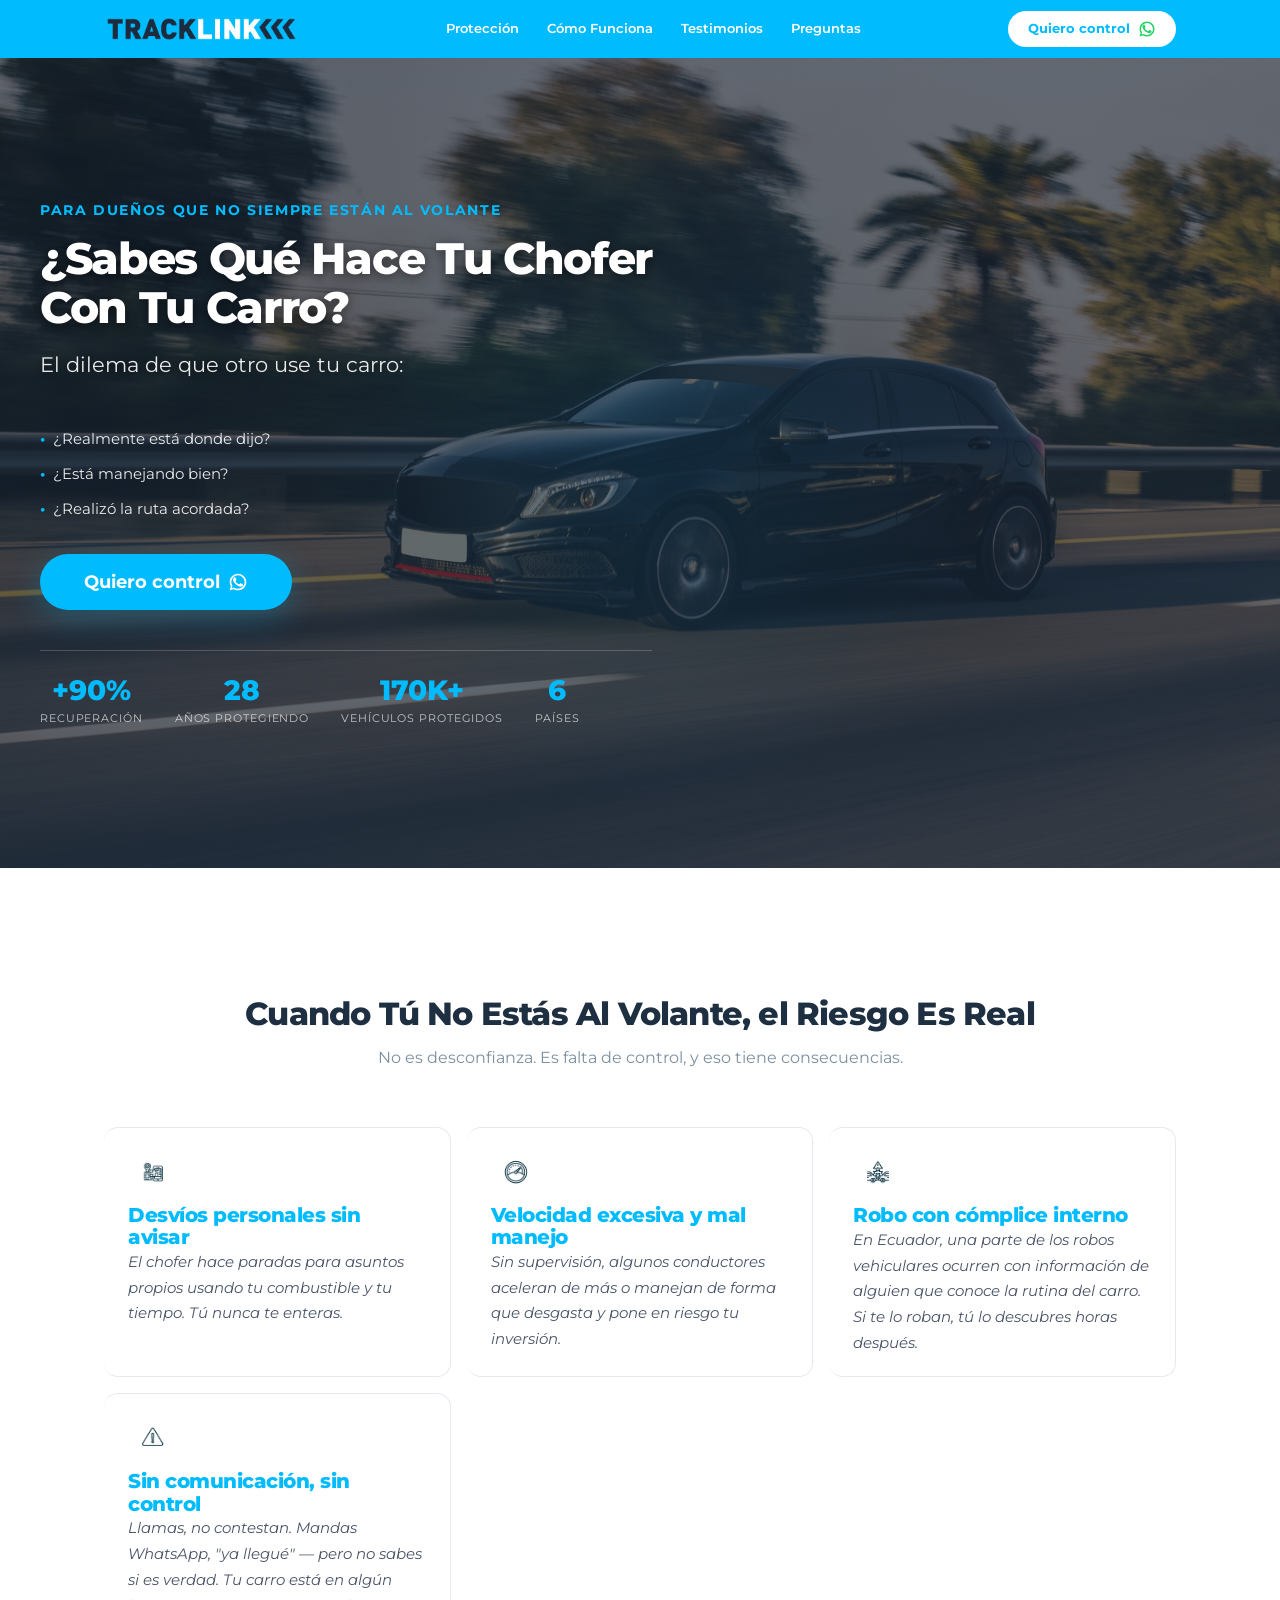
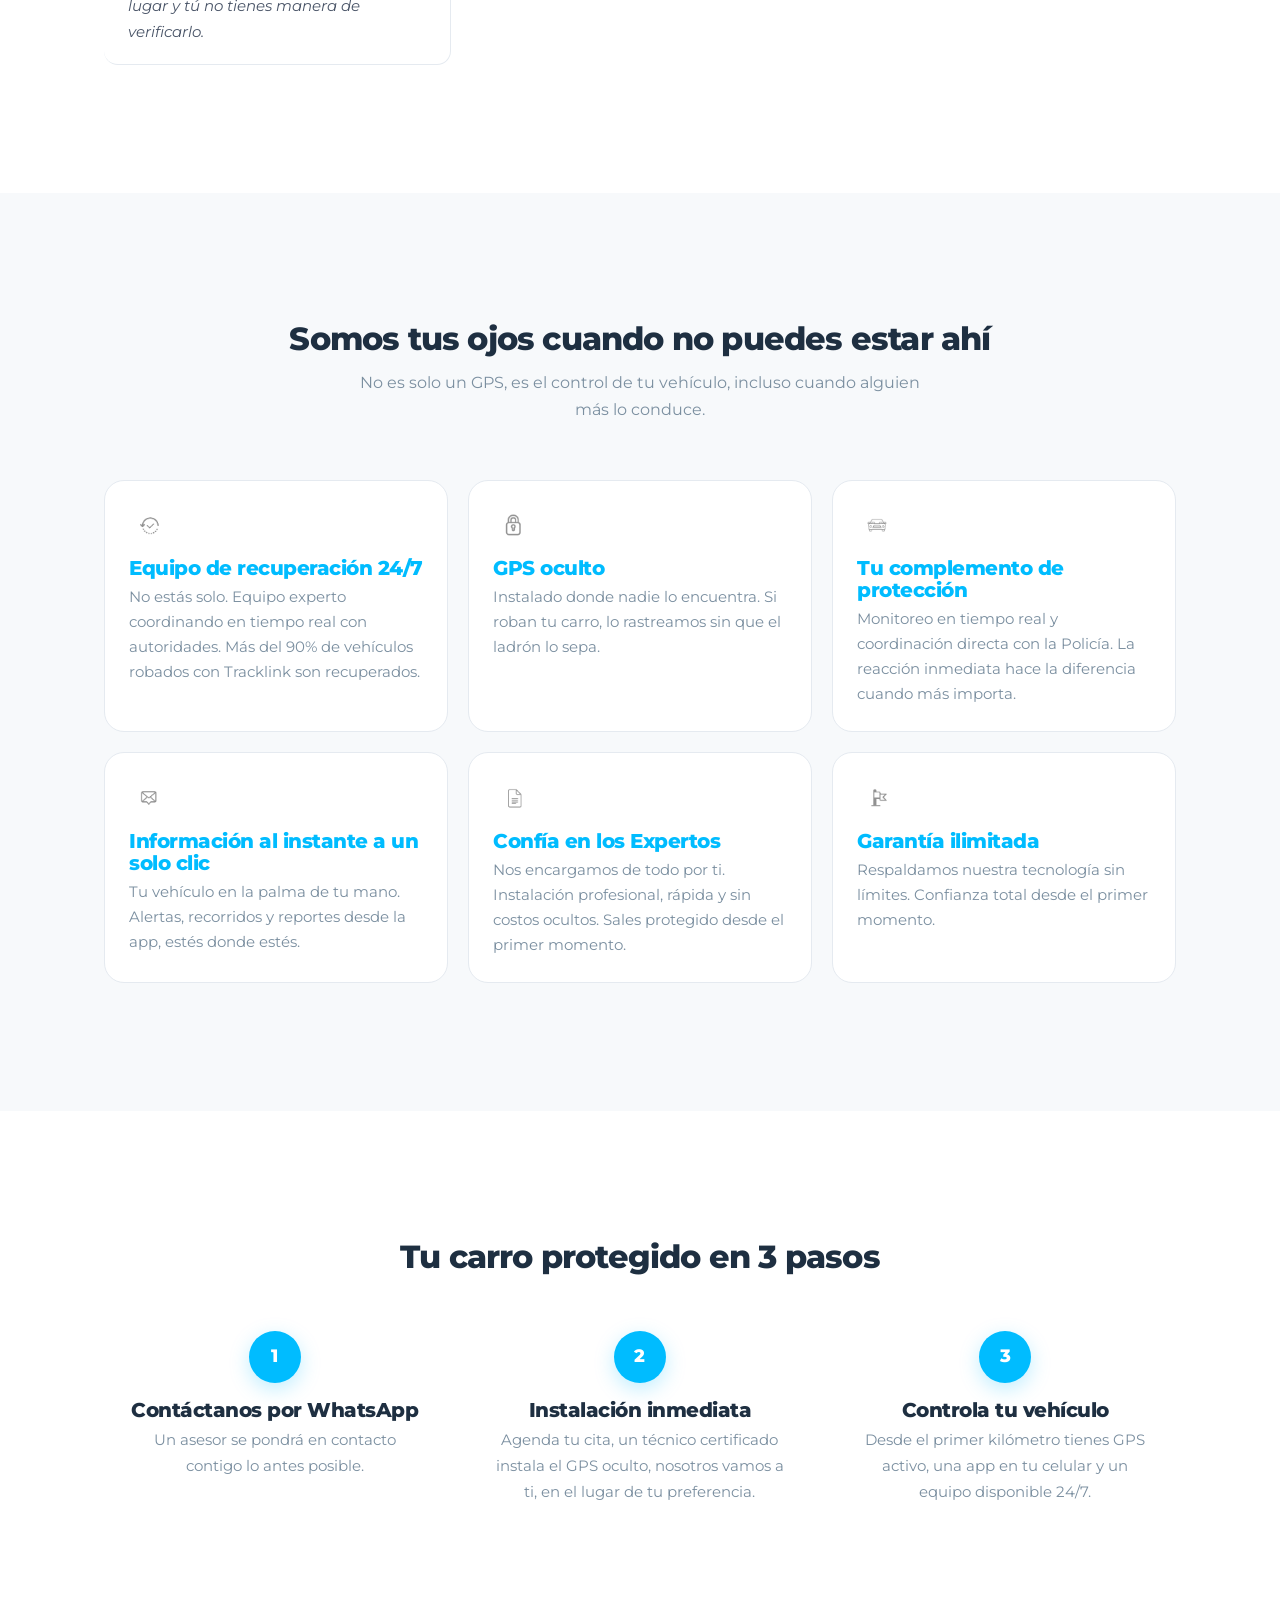
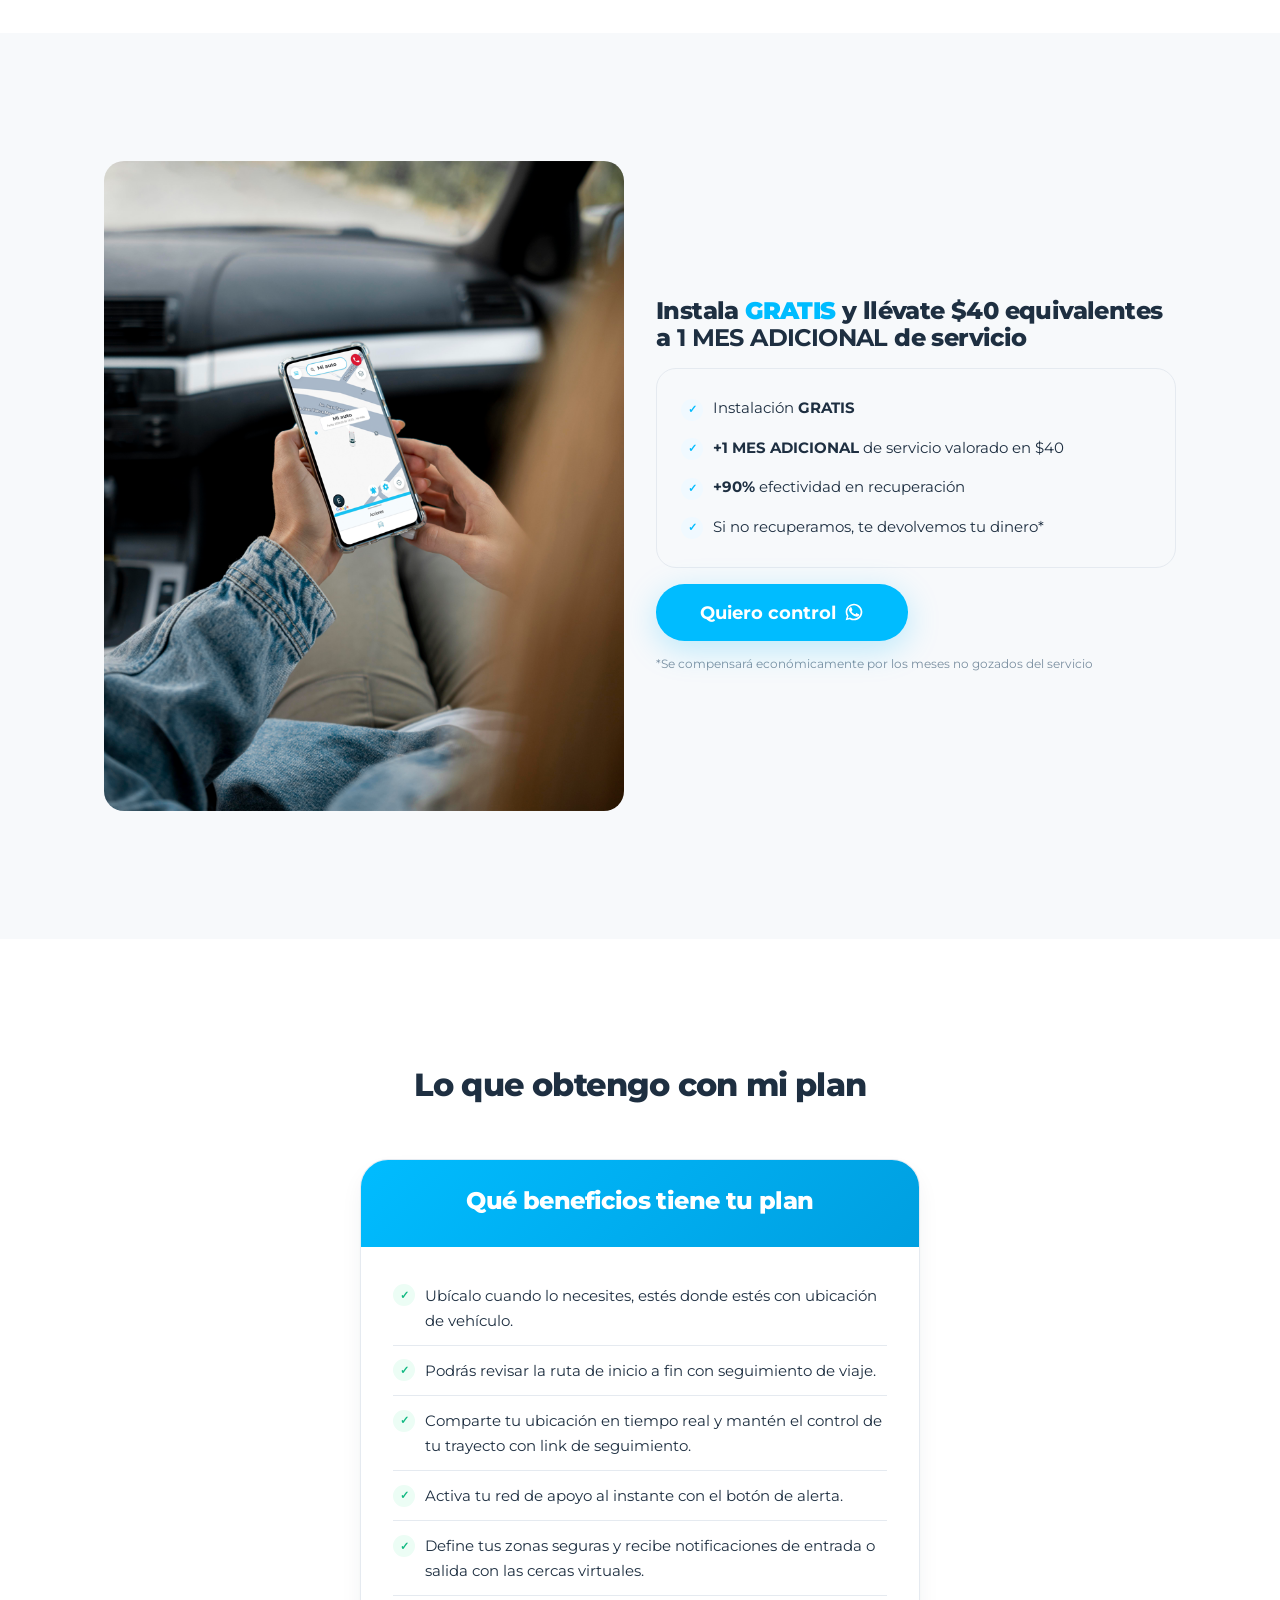
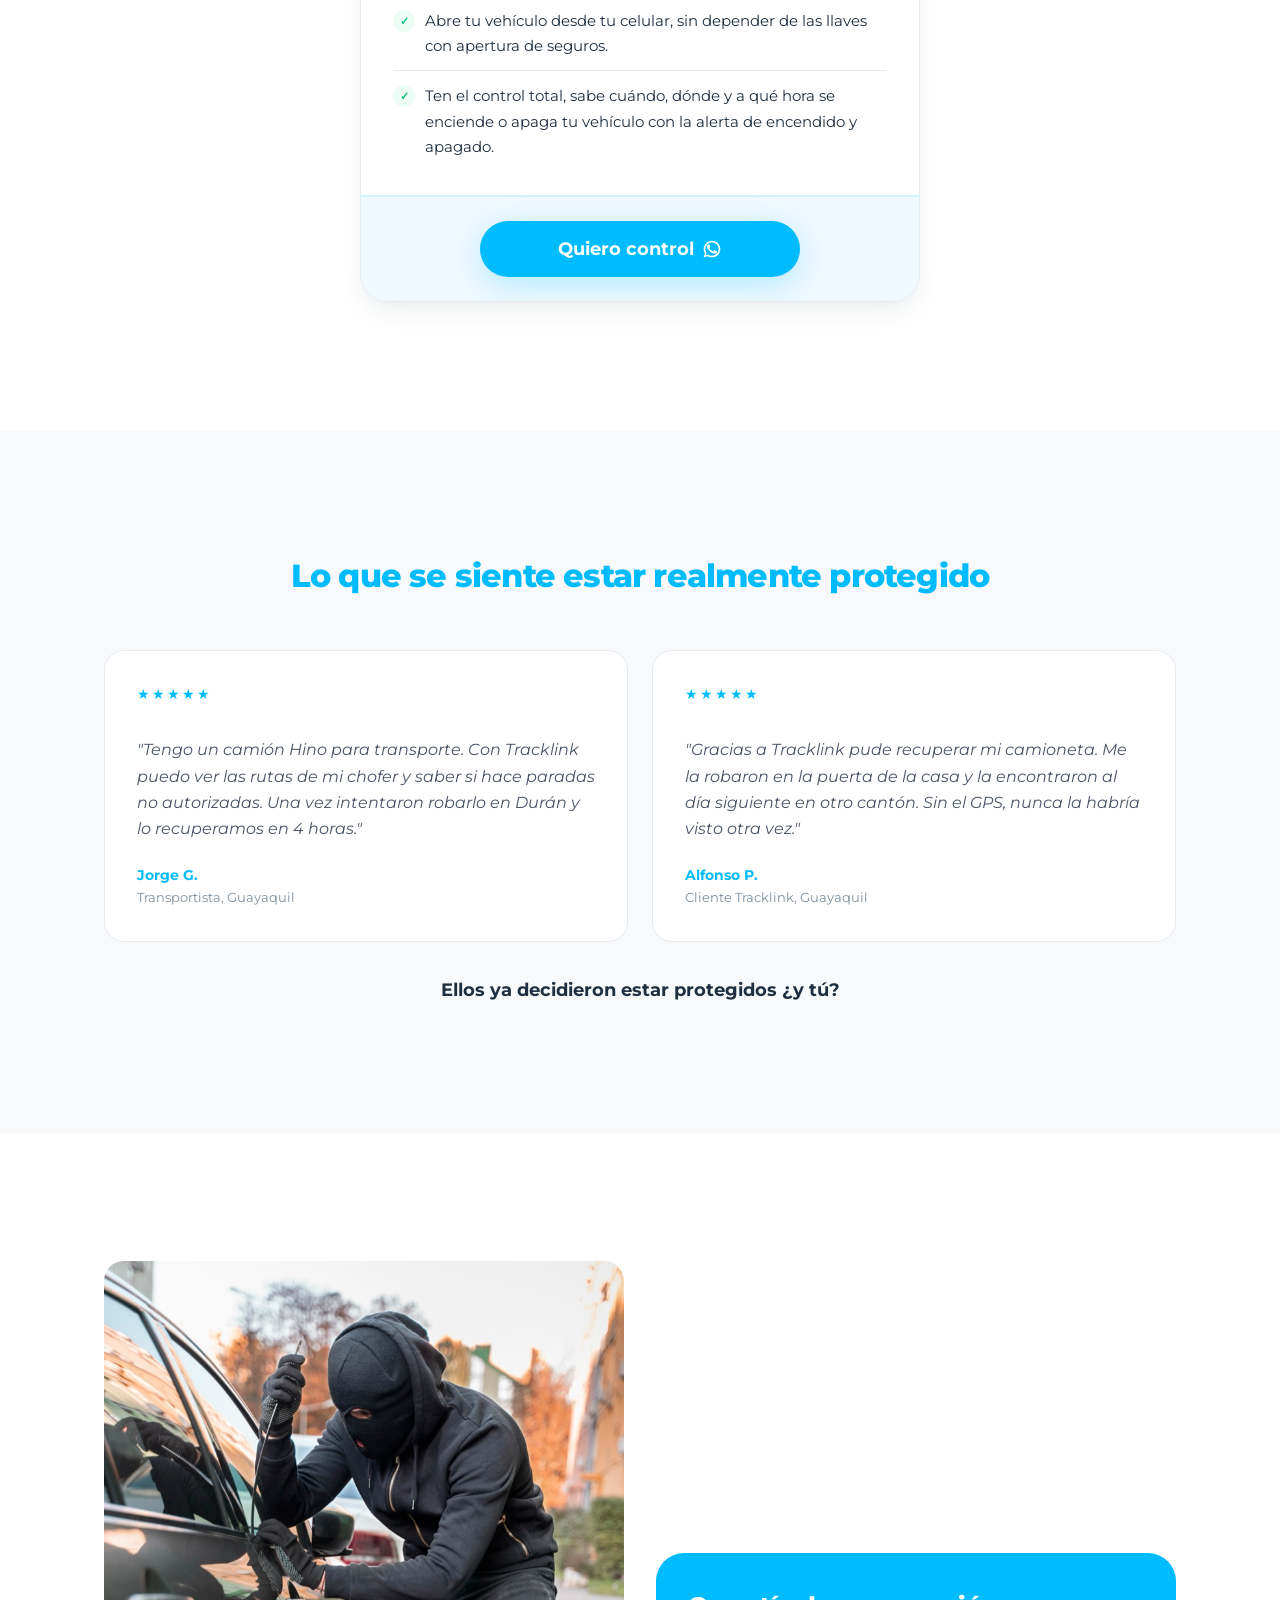
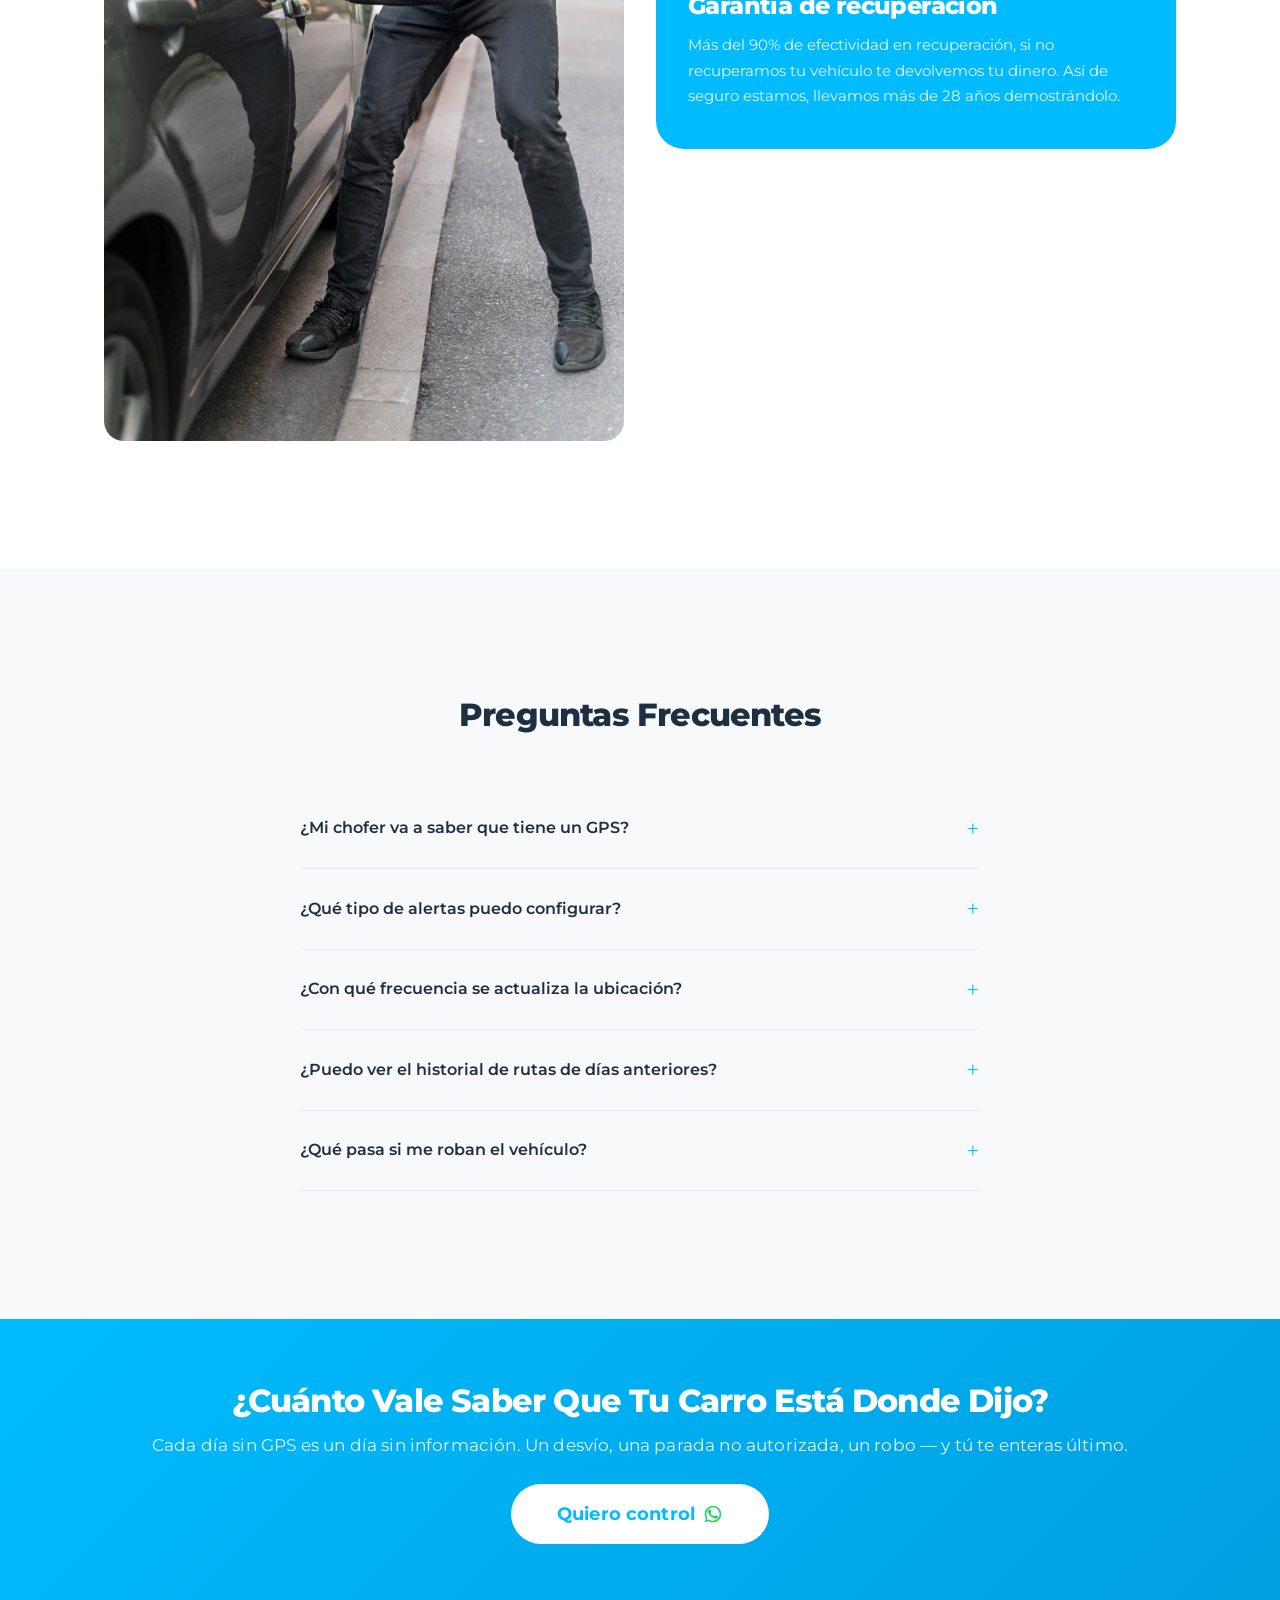
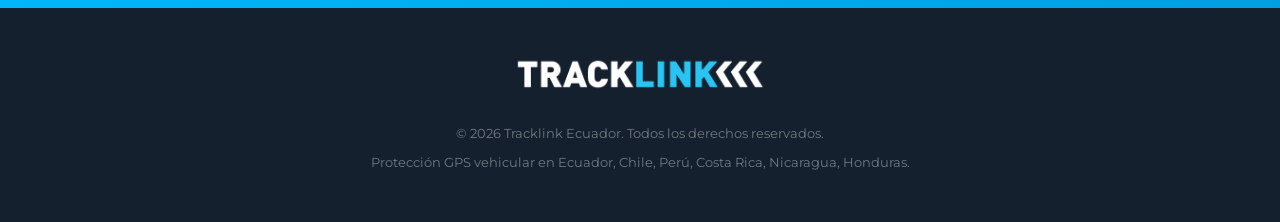
==== commit 4cded02d: "Apply mobile fix framework to tu-manejas - Wrap offer checklist <li> content in <span> tags (grid la" ====
--- a/tu-manejas/index.html
+++ b/tu-manejas/index.html
@@ -3,7 +3,9 @@
 <head>
  <meta charset="UTF-8">
  <meta name="viewport" content="width=device-width, initial-scale=1.0">
- <link rel="icon" type="image/png" href="../shared/favicon.png">
+ <link rel="icon" type="image/x-icon" href="../shared/favicon.ico">
+ <link rel="icon" type="image/png" sizes="32x32" href="../shared/favicon.png">
+ <link rel="apple-touch-icon" sizes="180x180" href="../shared/apple-touch-icon.png">
  <meta name="landing-id" content="tu-manejas">
  <!-- Open Graph -->
  <meta property="og:type" content="website">
@@ -17,7 +19,15 @@
  <link rel="preconnect" href="https://fonts.googleapis.com">
  <link rel="preconnect" href="https://fonts.gstatic.com" crossorigin>
  <link href="https://fonts.googleapis.com/css2?family=Montserrat:wght@400;500;600;700;900&display=swap" rel="stylesheet">
- <link rel="stylesheet" href="../shared/landing-base.css">
+ <link rel="stylesheet" href="../shared/landing-base.css?v=20260306a">
+ <style>
+ /* Mobile button overrides — inline to bypass CSS cache */
+ @media (max-width: 767px) {
+   .btn--large, .btn--lg { padding: 0.85rem 2rem !important; font-size: 1rem !important; }
+   .btn--full { max-width: none !important; white-space: nowrap !important; }
+ }
+ .btn--wa-icon { width: 22px !important; height: 22px !important; display: inline-block !important; }
+ </style>
 
  <!-- Meta Pixel -->
  <script>
@@ -65,7 +75,7 @@
  <a href="#testimonios">Testimonios</a>
  <a href="#preguntas">Preguntas</a>
  </div>
- <a href="https://wa.me/593989746075?text=Hola%2C%20quiero%20control%20GPS%20para%20mi%20vehículo" class="btn nav-sticky__cta">Quiero control <svg class="btn--wa-icon" viewBox="0 0 24 24" fill="none" xmlns="http://www.w3.org/2000/svg"><path d="M17.472 14.382c-.297-.149-1.758-.867-2.03-.967-.273-.099-.471-.148-.67.15-.197.297-.767.966-.94 1.164-.173.199-.347.223-.644.075-.297-.15-1.255-.463-2.39-1.475-.883-.788-1.48-1.761-1.653-2.059-.173-.297-.018-.458.13-.606.134-.133.298-.347.446-.52.149-.174.198-.298.298-.497.099-.198.05-.371-.025-.52-.075-.149-.669-1.612-.916-2.207-.242-.579-.487-.5-.669-.51-.173-.008-.371-.01-.57-.01-.198 0-.52.074-.792.372-.272.297-1.04 1.016-1.04 2.479 0 1.462 1.065 2.875 1.213 3.074.149.198 2.096 3.2 5.077 4.487.709.306 1.262.489 1.694.625.712.227 1.36.195 1.871.118.571-.085 1.758-.719 2.006-1.413.248-.694.248-1.289.173-1.413-.074-.124-.272-.198-.57-.347z" fill="#25D366"/><path d="M12 2C6.477 2 2 6.477 2 12c0 1.89.525 3.66 1.438 5.168L2 22l4.832-1.438A9.955 9.955 0 0012 22c5.523 0 10-4.477 10-10S17.523 2 12 2zm0 18a8 8 0 01-4.29-1.24l-.307-.184-2.87.853.853-2.87-.184-.307A8 8 0 1112 20z" fill="#25D366"/></svg></a>
+ <a href="https://wa.me/593989746075?text=Hola%2C%20quiero%20control%20GPS%20para%20mi%20vehículo" class="btn nav-sticky__cta">Quiero control <svg style="width:18px;height:18px;vertical-align:middle;flex-shrink:0" viewBox="0 0 24 24" fill="none"><path d="M17.472 14.382c-.297-.149-1.758-.867-2.03-.967-.273-.099-.471-.148-.67.15-.197.297-.767.966-.94 1.164-.173.199-.347.223-.644.075-.297-.15-1.255-.463-2.39-1.475-.883-.788-1.48-1.761-1.653-2.059-.173-.297-.018-.458.13-.606.134-.133.298-.347.446-.52.149-.174.198-.298.298-.497.099-.198.05-.371-.025-.52-.075-.149-.669-1.612-.916-2.207-.242-.579-.487-.5-.669-.51-.173-.008-.371-.01-.57-.01-.198 0-.52.074-.792.372-.272.297-1.04 1.016-1.04 2.479 0 1.462 1.065 2.875 1.213 3.074.149.198 2.096 3.2 5.077 4.487.709.306 1.262.489 1.694.625.712.227 1.36.195 1.871.118.571-.085 1.758-.719 2.006-1.413.248-.694.248-1.289.173-1.413-.074-.124-.272-.198-.57-.347z" fill="#25D366"/><path d="M12 2C6.477 2 2 6.477 2 12c0 1.89.525 3.66 1.438 5.168L2 22l4.832-1.438A9.955 9.955 0 0012 22c5.523 0 10-4.477 10-10S17.523 2 12 2zm0 18a8 8 0 01-4.29-1.24l-.307-.184-2.87.853.853-2.87-.184-.307A8 8 0 1112 20z" fill="#25D366"/></svg></a>
  </div>
  </nav>
 
@@ -80,7 +90,7 @@
  <li>¿Está manejando bien?</li>
  <li>¿Realizó la ruta acordada?</li>
  </ul>
- <a href="https://wa.me/593989746075?text=Hola%2C%20quiero%20control%20GPS%20para%20mi%20vehículo" class="btn btn--primary btn--large">Quiero control <svg style="width:20px;height:20px;vertical-align:middle" viewBox="0 0 24 24" fill="none"><path d="M17.472 14.382c-.297-.149-1.758-.867-2.03-.967-.273-.099-.471-.148-.67.15-.197.297-.767.966-.94 1.164-.173.199-.347.223-.644.075-.297-.15-1.255-.463-2.39-1.475-.883-.788-1.48-1.761-1.653-2.059-.173-.297-.018-.458.13-.606.134-.133.298-.347.446-.52.149-.174.198-.298.298-.497.099-.198.05-.371-.025-.52-.075-.149-.669-1.612-.916-2.207-.242-.579-.487-.5-.669-.51-.173-.008-.371-.01-.57-.01-.198 0-.52.074-.792.372-.272.297-1.04 1.016-1.04 2.479 0 1.462 1.065 2.875 1.213 3.074.149.198 2.096 3.2 5.077 4.487.709.306 1.262.489 1.694.625.712.227 1.36.195 1.871.118.571-.085 1.758-.719 2.006-1.413.248-.694.248-1.289.173-1.413-.074-.124-.272-.198-.57-.347z" fill="#fff"/><path d="M12 2C6.477 2 2 6.477 2 12c0 1.89.525 3.66 1.438 5.168L2 22l4.832-1.438A9.955 9.955 0 0012 22c5.523 0 10-4.477 10-10S17.523 2 12 2zm0 18a8 8 0 01-4.29-1.24l-.307-.184-2.87.853.853-2.87-.184-.307A8 8 0 1112 20z" fill="#fff"/></svg></a>
+ <a href="https://wa.me/593989746075?text=Hola%2C%20quiero%20control%20GPS%20para%20mi%20vehículo" class="btn btn--primary btn--large">Quiero control <svg style="width:20px;height:20px;vertical-align:middle" viewBox="0 0 24 24" fill="none"><path d="M17.472 14.382c-.297-.149-1.758-.867-2.03-.967-.273-.099-.471-.148-.67.15-.197.297-.767.966-.94 1.164-.173.199-.347.223-.644.075-.297-.15-1.255-.463-2.39-1.475-.883-.788-1.48-1.761-1.653-2.059-.173-.297-.018-.458.13-.606.134-.133.298-.347.446-.52.149-.174.198-.298.298-.497.099-.198.05-.371-.025-.52-.075-.149-.669-1.612-.916-2.207-.242-.579-.487-.5-.669-.51-.173-.008-.371-.01-.57-.01-.198 0-.52.074-.792.372-.272.297-1.04 1.016-1.04 2.479 0 1.462 1.065 2.875 1.213 3.074.149.198 2.096 3.2 5.077 4.487.709.306 1.262.489 1.694.625.712.227 1.36.195 1.871.118.571-.085 1.758-.719 2.006-1.413.248-.694.248-1.289.173-1.413-.074-.124-.272-.198-.57-.347z" fill="#ffffff"/><path d="M12 2C6.477 2 2 6.477 2 12c0 1.89.525 3.66 1.438 5.168L2 22l4.832-1.438A9.955 9.955 0 0012 22c5.523 0 10-4.477 10-10S17.523 2 12 2zm0 18a8 8 0 01-4.29-1.24l-.307-.184-2.87.853.853-2.87-.184-.307A8 8 0 1112 20z" fill="#ffffff"/></svg></a>
  <div class="hero-stats">
  <div class="hero-stats__item">
  <span class="hero-stats__number">+90%</span>
@@ -206,12 +216,12 @@
  <div class="offer-section__content">
  <h3>Instala <span class="text-cyan">GRATIS</span> y llévate $40 equivalentes a <strong>1 MES ADICIONAL</strong> de servicio</h3>
  <ul class="offer-section__checklist">
- <li>Instalación <strong>GRATIS</strong></li>
- <li><strong>+1 MES ADICIONAL</strong> de servicio valorado en $40</li>
- <li><strong>+90%</strong> efectividad en recuperación</li>
- <li>Si no recuperamos, te devolvemos tu dinero*</li>
+ <li><span>Instalación <strong>GRATIS</strong></span></li>
+ <li><span><strong>+1 MES ADICIONAL</strong> de servicio valorado en $40</span></li>
+ <li><span><strong>+90%</strong> efectividad en recuperación</span></li>
+ <li><span>Si no recuperamos, te devolvemos tu dinero*</span></li>
  </ul>
- <a href="https://wa.me/593989746075?text=Hola%2C%20quiero%20control%20GPS%20para%20mi%20vehículo" class="btn btn--primary btn--large">Quiero control <svg style="width:20px;height:20px;vertical-align:middle" viewBox="0 0 24 24" fill="none"><path d="M17.472 14.382c-.297-.149-1.758-.867-2.03-.967-.273-.099-.471-.148-.67.15-.197.297-.767.966-.94 1.164-.173.199-.347.223-.644.075-.297-.15-1.255-.463-2.39-1.475-.883-.788-1.48-1.761-1.653-2.059-.173-.297-.018-.458.13-.606.134-.133.298-.347.446-.52.149-.174.198-.298.298-.497.099-.198.05-.371-.025-.52-.075-.149-.669-1.612-.916-2.207-.242-.579-.487-.5-.669-.51-.173-.008-.371-.01-.57-.01-.198 0-.52.074-.792.372-.272.297-1.04 1.016-1.04 2.479 0 1.462 1.065 2.875 1.213 3.074.149.198 2.096 3.2 5.077 4.487.709.306 1.262.489 1.694.625.712.227 1.36.195 1.871.118.571-.085 1.758-.719 2.006-1.413.248-.694.248-1.289.173-1.413-.074-.124-.272-.198-.57-.347z" fill="#fff"/><path d="M12 2C6.477 2 2 6.477 2 12c0 1.89.525 3.66 1.438 5.168L2 22l4.832-1.438A9.955 9.955 0 0012 22c5.523 0 10-4.477 10-10S17.523 2 12 2zm0 18a8 8 0 01-4.29-1.24l-.307-.184-2.87.853.853-2.87-.184-.307A8 8 0 1112 20z" fill="#fff"/></svg></a>
+ <a href="https://wa.me/593989746075?text=Hola%2C%20quiero%20control%20GPS%20para%20mi%20vehículo" class="btn btn--primary btn--large">Quiero control <svg style="width:20px;height:20px;vertical-align:middle" viewBox="0 0 24 24" fill="none"><path d="M17.472 14.382c-.297-.149-1.758-.867-2.03-.967-.273-.099-.471-.148-.67.15-.197.297-.767.966-.94 1.164-.173.199-.347.223-.644.075-.297-.15-1.255-.463-2.39-1.475-.883-.788-1.48-1.761-1.653-2.059-.173-.297-.018-.458.13-.606.134-.133.298-.347.446-.52.149-.174.198-.298.298-.497.099-.198.05-.371-.025-.52-.075-.149-.669-1.612-.916-2.207-.242-.579-.487-.5-.669-.51-.173-.008-.371-.01-.57-.01-.198 0-.52.074-.792.372-.272.297-1.04 1.016-1.04 2.479 0 1.462 1.065 2.875 1.213 3.074.149.198 2.096 3.2 5.077 4.487.709.306 1.262.489 1.694.625.712.227 1.36.195 1.871.118.571-.085 1.758-.719 2.006-1.413.248-.694.248-1.289.173-1.413-.074-.124-.272-.198-.57-.347z" fill="#ffffff"/><path d="M12 2C6.477 2 2 6.477 2 12c0 1.89.525 3.66 1.438 5.168L2 22l4.832-1.438A9.955 9.955 0 0012 22c5.523 0 10-4.477 10-10S17.523 2 12 2zm0 18a8 8 0 01-4.29-1.24l-.307-.184-2.87.853.853-2.87-.184-.307A8 8 0 1112 20z" fill="#ffffff"/></svg></a>
  <p class="offer-section__disclaimer">*Se compensará económicamente por los meses no gozados del servicio</p>
  </div>
  </div>
@@ -238,7 +248,7 @@
  </ul>
  </div>
  <div class="value-stack__cta">
- <a href="https://wa.me/593989746075?text=Hola%2C%20quiero%20control%20GPS%20para%20mi%20vehículo" class="btn btn--primary btn--lg btn--full">Quiero control <svg style="width:20px;height:20px;vertical-align:middle" viewBox="0 0 24 24" fill="none"><path d="M17.472 14.382c-.297-.149-1.758-.867-2.03-.967-.273-.099-.471-.148-.67.15-.197.297-.767.966-.94 1.164-.173.199-.347.223-.644.075-.297-.15-1.255-.463-2.39-1.475-.883-.788-1.48-1.761-1.653-2.059-.173-.297-.018-.458.13-.606.134-.133.298-.347.446-.52.149-.174.198-.298.298-.497.099-.198.05-.371-.025-.52-.075-.149-.669-1.612-.916-2.207-.242-.579-.487-.5-.669-.51-.173-.008-.371-.01-.57-.01-.198 0-.52.074-.792.372-.272.297-1.04 1.016-1.04 2.479 0 1.462 1.065 2.875 1.213 3.074.149.198 2.096 3.2 5.077 4.487.709.306 1.262.489 1.694.625.712.227 1.36.195 1.871.118.571-.085 1.758-.719 2.006-1.413.248-.694.248-1.289.173-1.413-.074-.124-.272-.198-.57-.347z" fill="#fff"/><path d="M12 2C6.477 2 2 6.477 2 12c0 1.89.525 3.66 1.438 5.168L2 22l4.832-1.438A9.955 9.955 0 0012 22c5.523 0 10-4.477 10-10S17.523 2 12 2zm0 18a8 8 0 01-4.29-1.24l-.307-.184-2.87.853.853-2.87-.184-.307A8 8 0 1112 20z" fill="#fff"/></svg></a>
+ <a href="https://wa.me/593989746075?text=Hola%2C%20quiero%20control%20GPS%20para%20mi%20vehículo" class="btn btn--primary btn--lg btn--full">Quiero control <svg style="width:20px;height:20px;vertical-align:middle" viewBox="0 0 24 24" fill="none"><path d="M17.472 14.382c-.297-.149-1.758-.867-2.03-.967-.273-.099-.471-.148-.67.15-.197.297-.767.966-.94 1.164-.173.199-.347.223-.644.075-.297-.15-1.255-.463-2.39-1.475-.883-.788-1.48-1.761-1.653-2.059-.173-.297-.018-.458.13-.606.134-.133.298-.347.446-.52.149-.174.198-.298.298-.497.099-.198.05-.371-.025-.52-.075-.149-.669-1.612-.916-2.207-.242-.579-.487-.5-.669-.51-.173-.008-.371-.01-.57-.01-.198 0-.52.074-.792.372-.272.297-1.04 1.016-1.04 2.479 0 1.462 1.065 2.875 1.213 3.074.149.198 2.096 3.2 5.077 4.487.709.306 1.262.489 1.694.625.712.227 1.36.195 1.871.118.571-.085 1.758-.719 2.006-1.413.248-.694.248-1.289.173-1.413-.074-.124-.272-.198-.57-.347z" fill="#ffffff"/><path d="M12 2C6.477 2 2 6.477 2 12c0 1.89.525 3.66 1.438 5.168L2 22l4.832-1.438A9.955 9.955 0 0012 22c5.523 0 10-4.477 10-10S17.523 2 12 2zm0 18a8 8 0 01-4.29-1.24l-.307-.184-2.87.853.853-2.87-.184-.307A8 8 0 1112 20z" fill="#ffffff"/></svg></a>
  </div>
  </div>
  </div>
@@ -315,13 +325,13 @@
  <div class="container" style="text-align:center">
  <h2 class="text-white">¿Cuánto Vale Saber Que Tu Carro Está Donde Dijo?</h2>
  <p style="color:rgba(255,255,255,0.9);margin:0.75rem 0 1.5rem">Cada día sin GPS es un día sin información. Un desvío, una parada no autorizada, un robo — y tú te enteras último.</p>
- <a href="https://wa.me/593989746075?text=Hola%2C%20quiero%20control%20GPS%20para%20mi%20vehículo" class="btn btn--wa btn--large">Quiero control <svg style="width:20px;height:20px;vertical-align:middle" viewBox="0 0 24 24" fill="none"><path d="M17.472 14.382c-.297-.149-1.758-.867-2.03-.967-.273-.099-.471-.148-.67.15-.197.297-.767.966-.94 1.164-.173.199-.347.223-.644.075-.297-.15-1.255-.463-2.39-1.475-.883-.788-1.48-1.761-1.653-2.059-.173-.297-.018-.458.13-.606.134-.133.298-.347.446-.52.149-.174.198-.298.298-.497.099-.198.05-.371-.025-.52-.075-.149-.669-1.612-.916-2.207-.242-.579-.487-.5-.669-.51-.173-.008-.371-.01-.57-.01-.198 0-.52.074-.792.372-.272.297-1.04 1.016-1.04 2.479 0 1.462 1.065 2.875 1.213 3.074.149.198 2.096 3.2 5.077 4.487.709.306 1.262.489 1.694.625.712.227 1.36.195 1.871.118.571-.085 1.758-.719 2.006-1.413.248-.694.248-1.289.173-1.413-.074-.124-.272-.198-.57-.347z" fill="#00bcff"/><path d="M12 2C6.477 2 2 6.477 2 12c0 1.89.525 3.66 1.438 5.168L2 22l4.832-1.438A9.955 9.955 0 0012 22c5.523 0 10-4.477 10-10S17.523 2 12 2zm0 18a8 8 0 01-4.29-1.24l-.307-.184-2.87.853.853-2.87-.184-.307A8 8 0 1112 20z" fill="#00bcff"/></svg></a>
+ <a href="https://wa.me/593989746075?text=Hola%2C%20quiero%20control%20GPS%20para%20mi%20vehículo" class="btn btn--wa btn--large">Quiero control <svg style="width:20px;height:20px;vertical-align:middle" viewBox="0 0 24 24" fill="none"><path d="M17.472 14.382c-.297-.149-1.758-.867-2.03-.967-.273-.099-.471-.148-.67.15-.197.297-.767.966-.94 1.164-.173.199-.347.223-.644.075-.297-.15-1.255-.463-2.39-1.475-.883-.788-1.48-1.761-1.653-2.059-.173-.297-.018-.458.13-.606.134-.133.298-.347.446-.52.149-.174.198-.298.298-.497.099-.198.05-.371-.025-.52-.075-.149-.669-1.612-.916-2.207-.242-.579-.487-.5-.669-.51-.173-.008-.371-.01-.57-.01-.198 0-.52.074-.792.372-.272.297-1.04 1.016-1.04 2.479 0 1.462 1.065 2.875 1.213 3.074.149.198 2.096 3.2 5.077 4.487.709.306 1.262.489 1.694.625.712.227 1.36.195 1.871.118.571-.085 1.758-.719 2.006-1.413.248-.694.248-1.289.173-1.413-.074-.124-.272-.198-.57-.347z" fill="#25D366"/><path d="M12 2C6.477 2 2 6.477 2 12c0 1.89.525 3.66 1.438 5.168L2 22l4.832-1.438A9.955 9.955 0 0012 22c5.523 0 10-4.477 10-10S17.523 2 12 2zm0 18a8 8 0 01-4.29-1.24l-.307-.184-2.87.853.853-2.87-.184-.307A8 8 0 1112 20z" fill="#25D366"/></svg></a>
  </div>
  </section>
 
  <!-- 12. Sticky Mobile CTA -->
  <div class="sticky-cta">
- <a href="https://wa.me/593989746075?text=Hola%2C%20quiero%20control%20GPS%20para%20mi%20vehículo" class="btn btn--primary btn--full">Quiero control <svg style="width:18px;height:18px;vertical-align:middle" viewBox="0 0 24 24" fill="none"><path d="M17.472 14.382c-.297-.149-1.758-.867-2.03-.967-.273-.099-.471-.148-.67.15-.197.297-.767.966-.94 1.164-.173.199-.347.223-.644.075-.297-.15-1.255-.463-2.39-1.475-.883-.788-1.48-1.761-1.653-2.059-.173-.297-.018-.458.13-.606.134-.133.298-.347.446-.52.149-.174.198-.298.298-.497.099-.198.05-.371-.025-.52-.075-.149-.669-1.612-.916-2.207-.242-.579-.487-.5-.669-.51-.173-.008-.371-.01-.57-.01-.198 0-.52.074-.792.372-.272.297-1.04 1.016-1.04 2.479 0 1.462 1.065 2.875 1.213 3.074.149.198 2.096 3.2 5.077 4.487.709.306 1.262.489 1.694.625.712.227 1.36.195 1.871.118.571-.085 1.758-.719 2.006-1.413.248-.694.248-1.289.173-1.413-.074-.124-.272-.198-.57-.347z" fill="#fff"/><path d="M12 2C6.477 2 2 6.477 2 12c0 1.89.525 3.66 1.438 5.168L2 22l4.832-1.438A9.955 9.955 0 0012 22c5.523 0 10-4.477 10-10S17.523 2 12 2zm0 18a8 8 0 01-4.29-1.24l-.307-.184-2.87.853.853-2.87-.184-.307A8 8 0 1112 20z" fill="#fff"/></svg></a>
+ <a href="https://wa.me/593989746075?text=Hola%2C%20quiero%20control%20GPS%20para%20mi%20vehículo" class="btn btn--primary btn--full">Quiero control <svg style="width:18px;height:18px;vertical-align:middle" viewBox="0 0 24 24" fill="none"><path d="M17.472 14.382c-.297-.149-1.758-.867-2.03-.967-.273-.099-.471-.148-.67.15-.197.297-.767.966-.94 1.164-.173.199-.347.223-.644.075-.297-.15-1.255-.463-2.39-1.475-.883-.788-1.48-1.761-1.653-2.059-.173-.297-.018-.458.13-.606.134-.133.298-.347.446-.52.149-.174.198-.298.298-.497.099-.198.05-.371-.025-.52-.075-.149-.669-1.612-.916-2.207-.242-.579-.487-.5-.669-.51-.173-.008-.371-.01-.57-.01-.198 0-.52.074-.792.372-.272.297-1.04 1.016-1.04 2.479 0 1.462 1.065 2.875 1.213 3.074.149.198 2.096 3.2 5.077 4.487.709.306 1.262.489 1.694.625.712.227 1.36.195 1.871.118.571-.085 1.758-.719 2.006-1.413.248-.694.248-1.289.173-1.413-.074-.124-.272-.198-.57-.347z" fill="#ffffff"/><path d="M12 2C6.477 2 2 6.477 2 12c0 1.89.525 3.66 1.438 5.168L2 22l4.832-1.438A9.955 9.955 0 0012 22c5.523 0 10-4.477 10-10S17.523 2 12 2zm0 18a8 8 0 01-4.29-1.24l-.307-.184-2.87.853.853-2.87-.184-.307A8 8 0 1112 20z" fill="#ffffff"/></svg></a>
  </div>
 
  <!-- 13. Footer -->
--- a/shared/landing-base.css
+++ b/shared/landing-base.css
@@ -356,12 +356,21 @@
 }
 
 .btn--large {
-  padding: 1.1rem 2.75rem;
-  font-size: 1.1rem;
+  padding: 0.85rem 2rem;
+  font-size: 1rem;
+  max-width: 320px;
+}
+@media (min-width: 768px) {
+  .btn--large {
+    padding: 1.1rem 2.75rem;
+    font-size: 1.1rem;
+  }
 }
 
 .btn--full {
   width: 100%;
+  max-width: none;
+  white-space: nowrap;
 }
 
 .btn--outline {
@@ -1757,8 +1766,15 @@
 
 /* ----- Button lg alias ----- */
 .btn--lg {
-  padding: 1.1rem 2.75rem;
-  font-size: 1.1rem;
+  padding: 0.85rem 2rem;
+  font-size: 1rem;
+  max-width: 320px;
+}
+@media (min-width: 768px) {
+  .btn--lg {
+    padding: 1.1rem 2.75rem;
+    font-size: 1.1rem;
+  }
 }
 
 /* ===== RESPONSIVE — compatibility classes ===== */
@@ -1931,10 +1947,12 @@
 .offer-section__checklist li {
   padding: 0.5rem 0;
   font-size: 0.95rem;
-  display: flex;
-  align-items: center;
+  display: grid;
+  grid-template-columns: 22px 1fr;
   gap: 0.6rem;
+  align-items: start;
   color: var(--navy);
+  line-height: 1.4;
 }
 .offer-section__checklist li::before {
   content: '✓';
@@ -1943,12 +1961,14 @@
   justify-content: center;
   width: 22px;
   height: 22px;
+  min-height: 22px;
   border-radius: 50%;
   background: var(--cyan-bg);
   color: var(--cyan);
   font-size: 0.7rem;
   font-weight: 700;
   flex-shrink: 0;
+  margin-top: 0.1rem;
 }
 .offer-section__disclaimer {
   font-size: 0.78rem;
